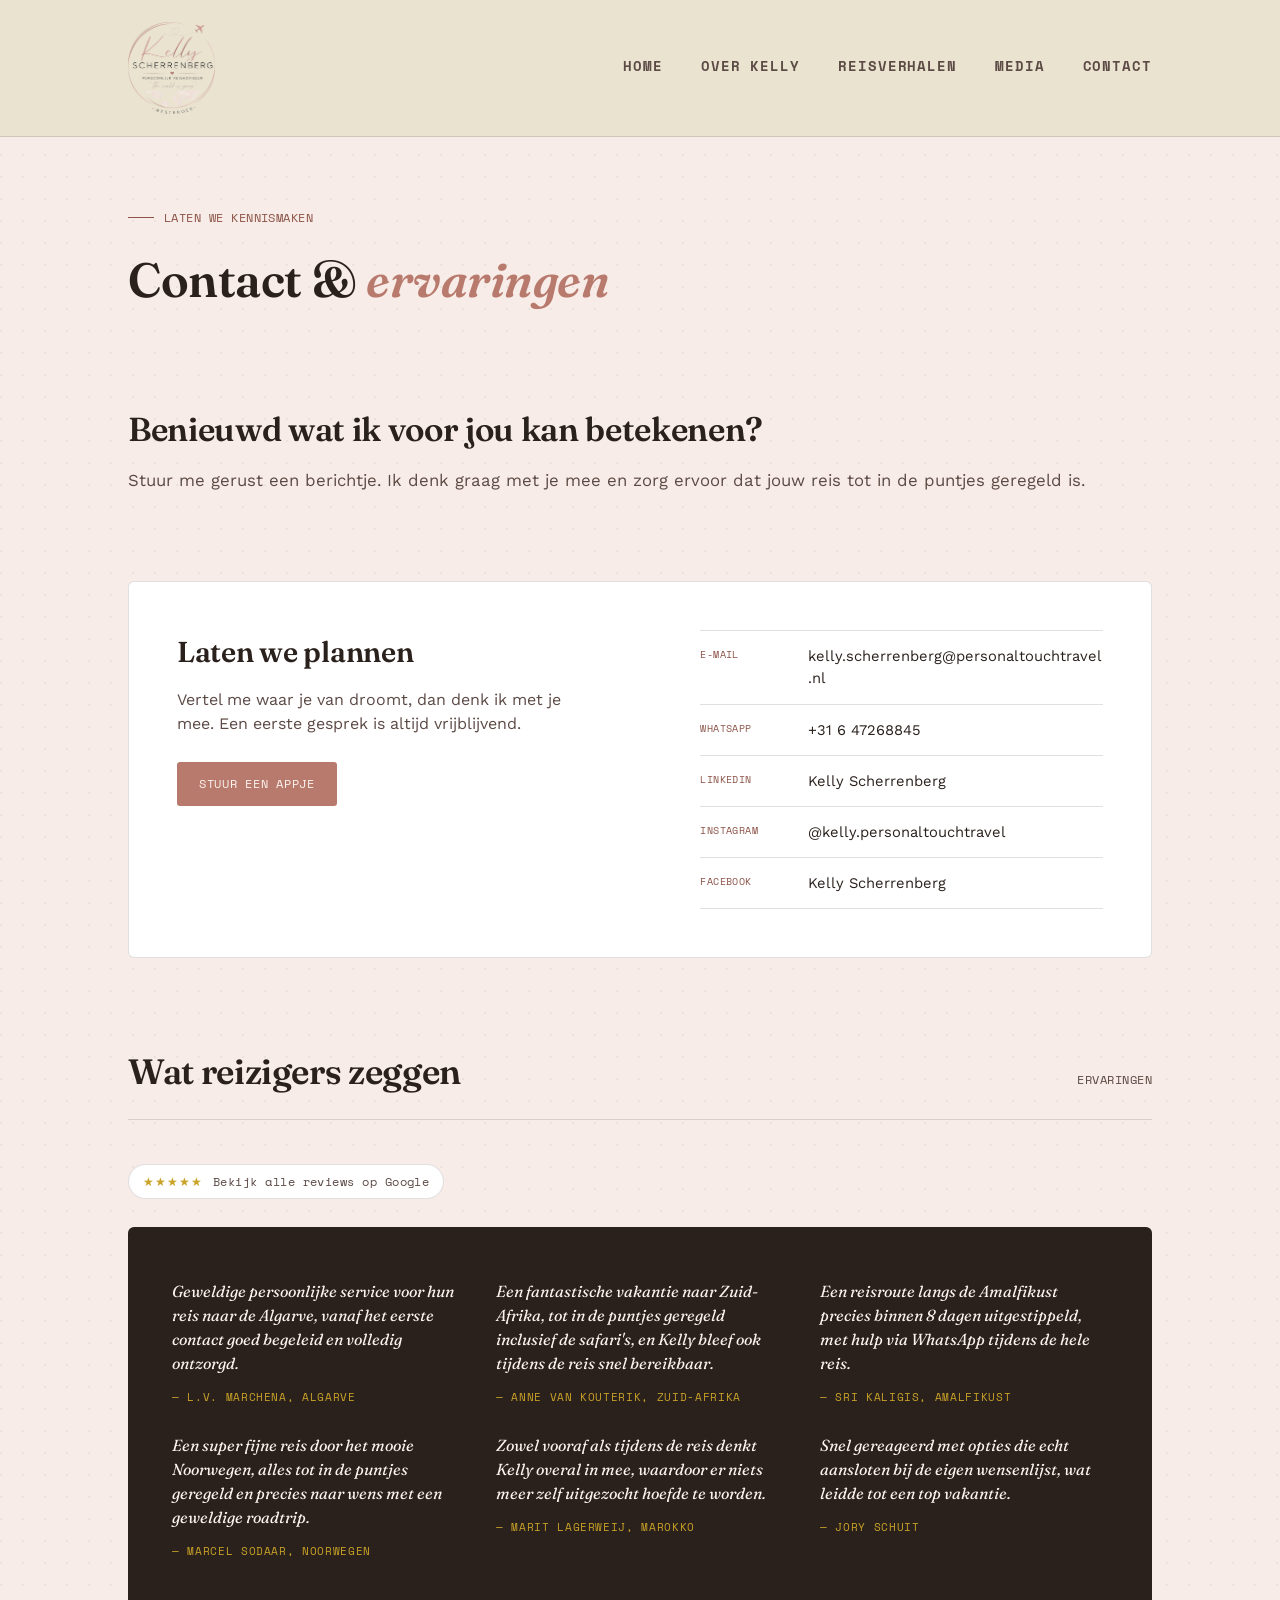
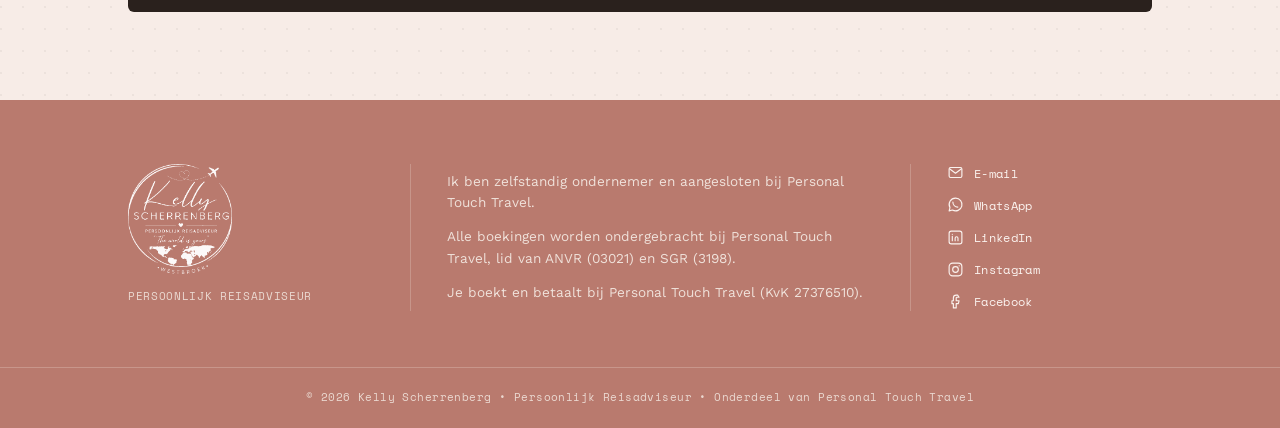
==== contact.html @ e28f9c1f "Redesign header: bigger logo, bolder/larger nav links, taller premium nav bar, responsive scaling" ====
<!DOCTYPE html>
<html lang="nl">
<head>
<meta charset="UTF-8">
<meta name="viewport" content="width=device-width, initial-scale=1.0">
<title>Contact — Kelly Scherrenberg</title>
<link rel="preconnect" href="https://fonts.googleapis.com">
<link href="https://fonts.googleapis.com/css2?family=Fraunces:opsz,wght@9..144,400;9..144,500;9..144,600;9..144,700&family=Work+Sans:wght@400;500;600&family=Space+Mono:wght@400;700&display=swap" rel="stylesheet">
<style>
:root{
    --paper:#F7ECE7;
    --paper-light:#FBF3EF;
    --card:#FFFFFF;
    --ink:#2A211D;
    --ink-soft:#5C4A45;
    --teal:#B97A6E;
    --teal-deep:#8C5348;
    --gold:#C9A227;
    --coral:#D9A9A0;
    --line: rgba(42,33,29,0.14);
  }

  *{box-sizing:border-box; margin:0; padding:0;}

  html{scroll-behavior:smooth;}

  body{
    background:var(--paper);
    background-image:
      radial-gradient(circle at 1px 1px, rgba(42,33,29,0.05) 1px, transparent 0);
    background-size: 22px 22px;
    color:var(--ink);
    font-family:'Work Sans', sans-serif;
    line-height:1.5;
    -webkit-font-smoothing:antialiased;
  }

  h1,h2,h3{
    font-family:'Fraunces', serif;
    font-weight:600;
    letter-spacing:-0.01em;
    color:var(--ink);
  }

  .mono{
    font-family:'Space Mono', monospace;
    letter-spacing:0.04em;
    text-transform:uppercase;
  }

  a{color:inherit; text-decoration:none;}

  .wrap{
    max-width:1080px;
    margin:0 auto;
    padding:0 28px;
  }

  /* ---------- NAV ---------- */
  nav{
    position:sticky;
    top:0;
    z-index:50;
    background:rgba(233,226,206,0.92);
    backdrop-filter:blur(6px);
    border-bottom:1px solid var(--line);
  }
  nav .wrap{
    display:flex;
    align-items:center;
    justify-content:space-between;
    padding-top:22px;
    padding-bottom:22px;
  }
  .brand{
    font-family:'Fraunces', serif;
    font-weight:600;
    font-size:1.15rem;
  }
  .brand span{color:var(--teal);}
  .brand-logo{
    height:92px;
    width:auto;
    display:block;
  }
  .nav-links{
    display:flex;
    align-items:center;
    gap:38px;
    font-size:0.85rem;
  }
  .nav-links a{
    font-family:'Space Mono', monospace;
    text-transform:uppercase;
    letter-spacing:0.065em;
    font-size:0.88rem;
    font-weight:700;
    color:var(--ink-soft);
    position:relative;
    padding-bottom:4px;
    transition:color 0.2s ease;
  }
  .nav-links a:hover{color:var(--teal);}
  .nav-links a::after{
    content:'';
    position:absolute;
    left:0; bottom:0;
    width:0%;
    height:1px;
    background:var(--teal);
    transition:width 0.25s ease;
  }
  .nav-links a:hover::after{width:100%;}
  @media (max-width:900px){
    .brand-logo{height:76px;}
  }
  @media (max-width:640px){
    .nav-links{display:none;}
    nav .wrap{padding-top:16px; padding-bottom:16px;}
    .brand-logo{height:60px;}
  }

  /* ---------- HERO / BOARDING PASS ---------- */
  header.hero{
    padding:72px 0 40px;
  }
  .eyebrow{
    font-size:0.72rem;
    color:var(--teal-deep);
    margin-bottom:18px;
    display:flex;
    align-items:center;
    gap:10px;
  }
  .eyebrow::before{
    content:'';
    width:26px;
    height:1px;
    background:var(--teal-deep);
    display:inline-block;
  }

  .boarding-pass{
    background:var(--card);
    border-radius:6px;
    box-shadow: 0 1px 0 rgba(29,43,40,0.05), 0 18px 40px -20px rgba(29,43,40,0.35);
    display:grid;
    grid-template-columns: 1fr 220px;
    overflow:hidden;
    position:relative;
    border:1px solid var(--line);
  }
  .bp-main{
    padding:44px 40px;
    position:relative;
  }
  .bp-main h1{
    font-size:clamp(2.1rem, 4.6vw, 3.4rem);
    line-height:1.05;
    margin-bottom:18px;
  }
  .bp-main h1 em{
    font-style:italic;
    color:var(--teal);
  }
  .bp-main p.lede{
    max-width:460px;
    color:var(--ink-soft);
    font-size:1.02rem;
    margin-bottom:30px;
  }
  .route-row{
    display:flex;
    align-items:center;
    gap:18px;
    margin-bottom:34px;
  }
  .route-city{
    font-family:'Space Mono', monospace;
    font-weight:700;
    font-size:1.3rem;
  }
  .route-line{
    flex:1;
    position:relative;
    height:1px;
    background:repeating-linear-gradient(to right, var(--ink-soft) 0 6px, transparent 6px 12px);
  }
  .route-line::after{
    content:'✈';
    position:absolute;
    top:-9px; left:50%;
    transform:translateX(-50%);
    font-size:0.85rem;
    color:var(--teal);
    background:var(--card);
    padding:0 6px;
  }
  .cta-row{display:flex; gap:14px; flex-wrap:wrap;}
  .btn{
    font-family:'Space Mono', monospace;
    font-size:0.75rem;
    text-transform:uppercase;
    letter-spacing:0.06em;
    padding:13px 22px;
    border-radius:3px;
    display:inline-block;
    transition:transform 0.2s ease, box-shadow 0.2s ease;
  }
  .btn-primary{
    background:var(--teal);
    color:var(--paper-light);
  }
  .btn-primary:hover{
    transform:translateY(-2px);
    box-shadow:0 10px 20px -10px var(--teal-deep);
  }
  .btn-ghost{
    border:1px solid var(--ink);
    color:var(--ink);
  }
  .btn-ghost:hover{background:var(--ink); color:var(--paper-light);}

  .bp-stub{
    background:var(--teal);
    color:var(--paper-light);
    padding:32px 24px;
    position:relative;
    display:flex;
    flex-direction:column;
    justify-content:space-between;
  }
  .bp-stub::before{
    content:'';
    position:absolute;
    left:-8px; top:0; bottom:0;
    width:16px;
    background-image: radial-gradient(circle, var(--paper) 5px, transparent 5.5px);
    background-size: 16px 22px;
    background-repeat: repeat-y;
    background-position: center;
  }
  .stub-label{
    font-family:'Space Mono', monospace;
    font-size:0.65rem;
    text-transform:uppercase;
    letter-spacing:0.08em;
    opacity:0.75;
    margin-bottom:4px;
  }
  .stub-value{
    font-family:'Fraunces', serif;
    font-size:1.1rem;
    margin-bottom:18px;
  }
  .stamp-badge{
    align-self:flex-end;
    width:64px;
    height:64px;
    border:2px solid rgba(251,248,241,0.6);
    border-radius:50%;
    display:flex;
    align-items:center;
    justify-content:center;
    text-align:center;
    font-family:'Space Mono', monospace;
    font-size:0.55rem;
    text-transform:uppercase;
    letter-spacing:0.04em;
    transform:rotate(-14deg);
    line-height:1.2;
  }

  @media (max-width:760px){
    .boarding-pass{grid-template-columns:1fr;}
    .bp-stub{
      flex-direction:row;
      align-items:center;
      gap:20px;
    }
    .bp-stub::before{
      left:0; right:0; top:-8px; bottom:auto; height:16px; width:auto;
      background-size:22px 16px;
      background-position:center;
    }
    .stamp-badge{align-self:center; flex-shrink:0;}
  }

  /* ---------- SECTION SHARED ---------- */
  section{padding:88px 0;}
  .section-head{
    display:flex;
    align-items:baseline;
    justify-content:space-between;
    margin-bottom:44px;
    flex-wrap:wrap;
    gap:12px;
    border-bottom:1px solid var(--line);
    padding-bottom:20px;
  }
  .section-head h2{font-size:clamp(1.6rem, 3vw, 2.2rem);}
  .section-num{
    font-family:'Space Mono', monospace;
    font-size:0.75rem;
    color:var(--ink-soft);
  }

  /* ---------- ABOUT ---------- */
  .about-grid{
    display:grid;
    grid-template-columns: 260px 1fr;
    gap:48px;
    align-items:start;
  }
  .about-photo{
    aspect-ratio: 3/4;
    background-image: linear-gradient(0deg, rgba(42,33,29,0.55) 0%, rgba(42,33,29,0) 45%), url('[data-uri]');
    background-size:cover;
    background-position:center;
    border-radius:4px;
    position:relative;
    overflow:hidden;
    display:flex;
    align-items:flex-end;
    padding:18px;
  }
  .about-photo::after{
    content:'WESTBROEK, NL';
    font-family:'Space Mono', monospace;
    font-size:0.65rem;
    color:rgba(251,248,241,0.9);
    letter-spacing:0.08em;
  }
  .about-copy p{margin-bottom:18px; color:var(--ink-soft);}
  .about-copy p:first-of-type{
    font-family:'Fraunces', serif;
    font-size:1.25rem;
    color:var(--ink);
    line-height:1.4;
  }
  .facts{
    display:grid;
    grid-template-columns:repeat(3,1fr);
    gap:18px;
    margin-top:28px;
  }
  .fact{
    border:1px solid var(--line);
    border-radius:4px;
    padding:16px;
    background:var(--card);
  }
  .fact .mono{font-size:0.62rem; color:var(--teal-deep); margin-bottom:6px; display:block;}
  .fact strong{font-family:'Fraunces', serif; font-size:1rem;}

  @media (max-width:700px){
    .about-grid{grid-template-columns:1fr;}
    .about-photo{aspect-ratio:16/9;}
    .facts{grid-template-columns:1fr 1fr;}
  }

  /* ---------- POSTCARDS / STORIES ---------- */
  .postcard-grid{
    display:grid;
    grid-template-columns:repeat(3, 1fr);
    gap:28px;
  }
  .postcard{
    background:var(--card);
    border:1px solid var(--line);
    border-radius:4px;
    overflow:hidden;
    position:relative;
    transition:transform 0.3s ease, box-shadow 0.3s ease;
  }
  .postcard:hover{
    transform:translateY(-6px) rotate(-0.6deg);
    box-shadow:0 22px 40px -22px rgba(29,43,40,0.4);
  }
  .postcard-photo{
    aspect-ratio:4/3;
    background:linear-gradient(135deg, var(--gold) 0%, var(--teal) 100%);
    position:relative;
  }
  .postcard-stamp{
    position:absolute;
    top:14px; right:14px;
    width:46px; height:46px;
    border:1.5px dashed rgba(251,248,241,0.85);
    border-radius:50%;
    display:flex;
    align-items:center;
    justify-content:center;
    font-family:'Space Mono', monospace;
    font-size:0.55rem;
    color:rgba(251,248,241,0.9);
    transform:rotate(8deg);
    text-align:center;
  }
  .postcard-body{padding:22px;}
  .postcard-body .mono{font-size:0.62rem; color:var(--teal-deep); margin-bottom:10px; display:block;}
  .postcard-body h3{font-size:1.15rem; margin-bottom:10px;}
  .postcard-body p{color:var(--ink-soft); font-size:0.92rem;}

  @media (max-width:860px){
    .postcard-grid{grid-template-columns:1fr 1fr;}
  }
  @media (max-width:600px){
    .postcard-grid{grid-template-columns:1fr;}
  }

  /* ---------- QUOTES ---------- */
  .quote-strip{
    background:var(--ink);
    color:var(--paper-light);
    border-radius:6px;
    padding:52px 44px;
    display:grid;
    grid-template-columns:repeat(3, 1fr);
    gap:28px 36px;
  }
  .quote-strip blockquote{
    font-family:'Fraunces', serif;
    font-size:1rem;
    line-height:1.5;
    font-style:italic;
  }
  .quote-strip cite{
    display:block;
    margin-top:14px;
    font-family:'Space Mono', monospace;
    font-style:normal;
    font-size:0.68rem;
    letter-spacing:0.06em;
    text-transform:uppercase;
    color:var(--gold);
  }
  .google-badge{
    display:inline-flex;
    align-items:center;
    gap:10px;
    font-family:'Space Mono', monospace;
    font-size:0.72rem;
    letter-spacing:0.04em;
    color:var(--ink-soft);
    border:1px solid var(--line);
    background:var(--card);
    padding:8px 14px;
    border-radius:30px;
  }
  .google-badge .stars{color:var(--gold); letter-spacing:1px;}
  .google-badge:hover{color:var(--teal-deep); border-color:var(--teal);}
  @media (max-width:860px){
    .quote-strip{grid-template-columns:1fr 1fr;}
  }
  @media (max-width:700px){
    .quote-strip{grid-template-columns:1fr; padding:36px 26px;}
  }

  /* ---------- CONTACT ---------- */
  .contact-panel{
    background:var(--card);
    border:1px solid var(--line);
    border-radius:6px;
    padding:48px;
    display:grid;
    grid-template-columns:1.2fr 1fr;
    gap:40px;
  }
  .contact-panel h2{font-size:1.8rem; margin-bottom:14px;}
  .contact-panel p{color:var(--ink-soft); margin-bottom:26px; max-width:420px;}
  .contact-list{list-style:none;}
  .contact-list li{
    padding:14px 0;
    border-top:1px solid var(--line);
    display:grid;
    grid-template-columns:100px 1fr;
    align-items:start;
    gap:8px;
    font-size:0.92rem;
  }
  .contact-list li:last-child{border-bottom:1px solid var(--line);}
  .contact-list .mono{font-size:0.65rem; color:var(--teal-deep); padding-top:2px;}
  .contact-list a{word-break:break-word;}
  .contact-list a:hover{color:var(--teal);}

  @media (max-width:700px){
    .contact-panel{grid-template-columns:1fr; padding:32px 26px;}
  }

  /* ---------- FOOTER ---------- */
  .site-footer{
    background:var(--teal);
    color:var(--paper-light);
    padding:64px 0 0;
  }
  .footer-grid{
    display:grid;
    grid-template-columns:1fr 1.9fr 1fr;
    gap:40px;
    padding-bottom:56px;
  }
  .footer-col{
    padding-left:36px;
    border-left:1px solid rgba(251,248,241,0.22);
  }
  .footer-col:first-child{
    padding-left:0;
    border-left:none;
  }
  .footer-brand{
    display:flex;
    flex-direction:column;
    align-items:flex-start;
    gap:14px;
  }
  .footer-logo{
    height:110px;
    width:auto;
    filter:brightness(0) invert(1);
    opacity:0.96;
  }
  .footer-tagline{
    font-family:'Space Mono', monospace;
    font-size:0.7rem;
    text-transform:uppercase;
    letter-spacing:0.06em;
    color:rgba(251,248,241,0.75);
  }
  .footer-legal{
    display:flex;
    flex-direction:column;
    justify-content:center;
  }
  .footer-legal p{
    font-size:0.85rem;
    line-height:1.6;
    color:rgba(251,248,241,0.82);
    margin-bottom:12px;
  }
  .footer-legal p:last-child{margin-bottom:0;}
  .footer-contact{
    display:flex;
    flex-direction:column;
    gap:14px;
  }
  .footer-contact-link{
    display:flex;
    align-items:center;
    gap:10px;
    font-family:'Space Mono', monospace;
    font-size:0.76rem;
    letter-spacing:0.03em;
    color:var(--paper-light);
    cursor:pointer;
    transition:color 0.2s ease, transform 0.2s ease;
    width:fit-content;
  }
  .footer-contact-link svg{
    width:17px;
    height:17px;
    flex-shrink:0;
    transition:transform 0.2s ease;
  }
  .footer-contact-link:hover{
    color:var(--gold);
    transform:translateX(3px);
  }
  .footer-contact-link:hover svg{transform:scale(1.12);}
  .footer-bottom{
    border-top:1px solid rgba(251,248,241,0.22);
    padding:22px 0;
    text-align:center;
  }
  .footer-bottom p{
    font-family:'Space Mono', monospace;
    font-size:0.66rem;
    letter-spacing:0.04em;
    color:rgba(251,248,241,0.75);
  }
  @media (max-width:900px){
    .footer-grid{grid-template-columns:1fr 1fr; row-gap:44px;}
    .footer-col:nth-child(3){border-left:none; padding-left:0;}
  }
  @media (max-width:600px){
    .footer-grid{grid-template-columns:1fr; row-gap:36px; padding-bottom:40px;}
    .footer-col{border-left:none; padding-left:0; border-top:1px solid rgba(251,248,241,0.22); padding-top:32px;}
    .footer-col:first-child{border-top:none; padding-top:0;}
  }

  /* ---------- REVEAL ---------- */
  .reveal{
    opacity:0;
    transform:translateY(18px);
    transition:opacity 0.7s ease, transform 0.7s ease;
  }
  .reveal.in{opacity:1; transform:translateY(0);}

  @media (prefers-reduced-motion: reduce){
    .reveal{opacity:1; transform:none; transition:none;}
    .postcard:hover{transform:none;}
  }

  a:focus-visible, .btn:focus-visible{
    outline:2px solid var(--teal-deep);
    outline-offset:3px;
  }
</style>
</head>
<body>

<nav>
  <div class="wrap">
    <a href="index.html"><img class="brand-logo" src="images/logo.png" alt="Kelly Scherrenberg — Persoonlijk Reisadviseur"></a>
    <div class="nav-links">
      <a href="index.html">Home</a>
      <a href="over-kelly.html">Over Kelly</a>
      <a href="reisverhalen.html">Reisverhalen</a>
      <a href="media.html">Media</a>
      <a href="contact.html">Contact</a>
    </div>
  </div>
</nav>

<header class="hero" style="padding-bottom:0;">
  <div class="wrap">
    <div class="eyebrow mono">Laten we kennismaken</div>
    <h1 style="font-size:clamp(2rem, 4vw, 3rem); max-width:600px;">Contact & <em style="font-style:italic; color:var(--teal);">ervaringen</em></h1>
  </div>
</header>

<section>
  <div class="wrap reveal">
    <h2 style="font-size:clamp(1.5rem, 2.6vw, 2.2rem);">Benieuwd wat ik voor jou kan betekenen?</h2>
    <p style="color:var(--ink-soft); margin-top:14px; font-size:1.05rem;">Stuur me gerust een berichtje. Ik denk graag met je mee en zorg ervoor dat jouw reis tot in de puntjes geregeld is.</p>
  </div>
</section>

<section id="contact" style="padding-top:0;">
  <div class="wrap">
    <div class="contact-panel reveal">
      <div>
        <h2>Laten we plannen</h2>
        <p>Vertel me waar je van droomt, dan denk ik met je mee. Een eerste gesprek is altijd vrijblijvend.</p>
        <a href="https://wa.me/31647268845" target="_blank" rel="noopener" class="btn btn-primary">Stuur een appje</a>
      </div>
      <ul class="contact-list">
        <li><span class="mono">E-mail</span><a href="mailto:kelly.scherrenberg@personaltouchtravel.nl">kelly.scherrenberg@personaltouchtravel.nl</a></li>
        <li><span class="mono">WhatsApp</span><a href="https://wa.me/31647268845" target="_blank" rel="noopener">+31 6 47268845</a></li>
        <li><span class="mono">LinkedIn</span><a href="https://www.linkedin.com/in/kelly-scherrenberg/" target="_blank" rel="noopener">Kelly Scherrenberg</a></li>
        <li><span class="mono">Instagram</span><a href="https://www.instagram.com/kelly.personaltouchtravel" target="_blank" rel="noopener">@kelly.personaltouchtravel</a></li>
        <li><span class="mono">Facebook</span><a href="https://www.facebook.com/kellyscherrenbergpersonaltouchtravel" target="_blank" rel="noopener">Kelly Scherrenberg</a></li>
      </ul>
    </div>
  </div>
</section>

<section style="padding-top:0;">
  <div class="wrap">
    <div class="section-head">
      <h2>Wat reizigers zeggen</h2>
      <span class="section-num mono">Ervaringen</span>
    </div>
    <a href="https://www.google.com/search?q=Kelly+Scherrenberg+Personal+Touch+Travel+Reviews" target="_blank" rel="noopener" class="google-badge" style="margin-bottom:28px;">
      <span class="stars">★★★★★</span> Bekijk alle reviews op Google
    </a>
    <div class="quote-strip reveal" id="quote-strip"></div>
  </div>
</section>

<footer class="site-footer">
  <div class="wrap footer-grid">
    <div class="footer-col footer-brand">
      <img class="footer-logo" src="images/logo.png" alt="Kelly Scherrenberg">
      <p class="footer-tagline">Persoonlijk Reisadviseur</p>
    </div>
    <div class="footer-col footer-legal">
      <p>Ik ben zelfstandig ondernemer en aangesloten bij Personal Touch Travel.</p>
      <p>Alle boekingen worden ondergebracht bij Personal Touch Travel, lid van ANVR (03021) en SGR (3198).</p>
      <p>Je boekt en betaalt bij Personal Touch Travel (KvK 27376510).</p>
    </div>
    <div class="footer-col footer-contact">
      <a class="footer-contact-link" href="mailto:kelly.scherrenberg@personaltouchtravel.nl">
        <svg viewBox="0 0 24 24" fill="none" stroke="currentColor" stroke-width="1.6" stroke-linecap="round" stroke-linejoin="round"><rect x="3" y="5" width="18" height="14" rx="2"/><path d="M4 7l8 6 8-6"/></svg>
        E-mail
      </a>
      <a class="footer-contact-link" href="https://wa.me/31647268845" target="_blank" rel="noopener">
        <svg viewBox="0 0 24 24" fill="none" stroke="currentColor" stroke-width="1.6" stroke-linecap="round" stroke-linejoin="round"><path d="M12 3a9 9 0 0 0-7.8 13.4L3 21l4.7-1.2A9 9 0 1 0 12 3z"/><path d="M8.3 8.6c0 4.2 3 7.1 7 7.1"/></svg>
        WhatsApp
      </a>
      <a class="footer-contact-link" href="https://www.linkedin.com/in/kelly-scherrenberg/" target="_blank" rel="noopener">
        <svg viewBox="0 0 24 24" fill="none" stroke="currentColor" stroke-width="1.6" stroke-linecap="round" stroke-linejoin="round"><rect x="3" y="3" width="18" height="18" rx="3"/><path d="M7.5 10.5v6M7.5 7.5v.01"/><path d="M11.5 16.5v-3.5a2 2 0 0 1 4 0v3.5M11.5 13v3.5"/></svg>
        LinkedIn
      </a>
      <a class="footer-contact-link" href="https://www.instagram.com/kelly.personaltouchtravel" target="_blank" rel="noopener">
        <svg viewBox="0 0 24 24" fill="none" stroke="currentColor" stroke-width="1.6" stroke-linecap="round" stroke-linejoin="round"><rect x="3" y="3" width="18" height="18" rx="5"/><circle cx="12" cy="12" r="4"/><circle cx="17.2" cy="6.8" r="0.9" fill="currentColor" stroke="none"/></svg>
        Instagram
      </a>
      <a class="footer-contact-link" href="https://www.facebook.com/kellyscherrenbergpersonaltouchtravel" target="_blank" rel="noopener">
        <svg viewBox="0 0 24 24" fill="none" stroke="currentColor" stroke-width="1.6" stroke-linecap="round" stroke-linejoin="round"><path d="M15 3h-2a4 4 0 0 0-4 4v4H7v4h2v6h4v-6h3l1-4h-4V7a1 1 0 0 1 1-1h3z"/></svg>
        Facebook
      </a>
    </div>
  </div>
  <div class="footer-bottom">
    <p>&copy; 2026 Kelly Scherrenberg &bull; Persoonlijk Reisadviseur &bull; Onderdeel van Personal Touch Travel</p>
  </div>
</footer>

<script src="reviews-data.js"></script>
<script>
  document.getElementById('quote-strip').innerHTML = REVIEWS.map(r => `
    <blockquote>${r.quote}<cite>— ${r.name}</cite></blockquote>
  `).join('');

  const els = document.querySelectorAll('.reveal');
  const obs = new IntersectionObserver((entries)=>{
    entries.forEach(e=>{
      if(e.isIntersecting){ e.target.classList.add('in'); obs.unobserve(e.target); }
    });
  }, {threshold:0.15});
  els.forEach(el=>obs.observe(el));
</script>

</body>
</html>
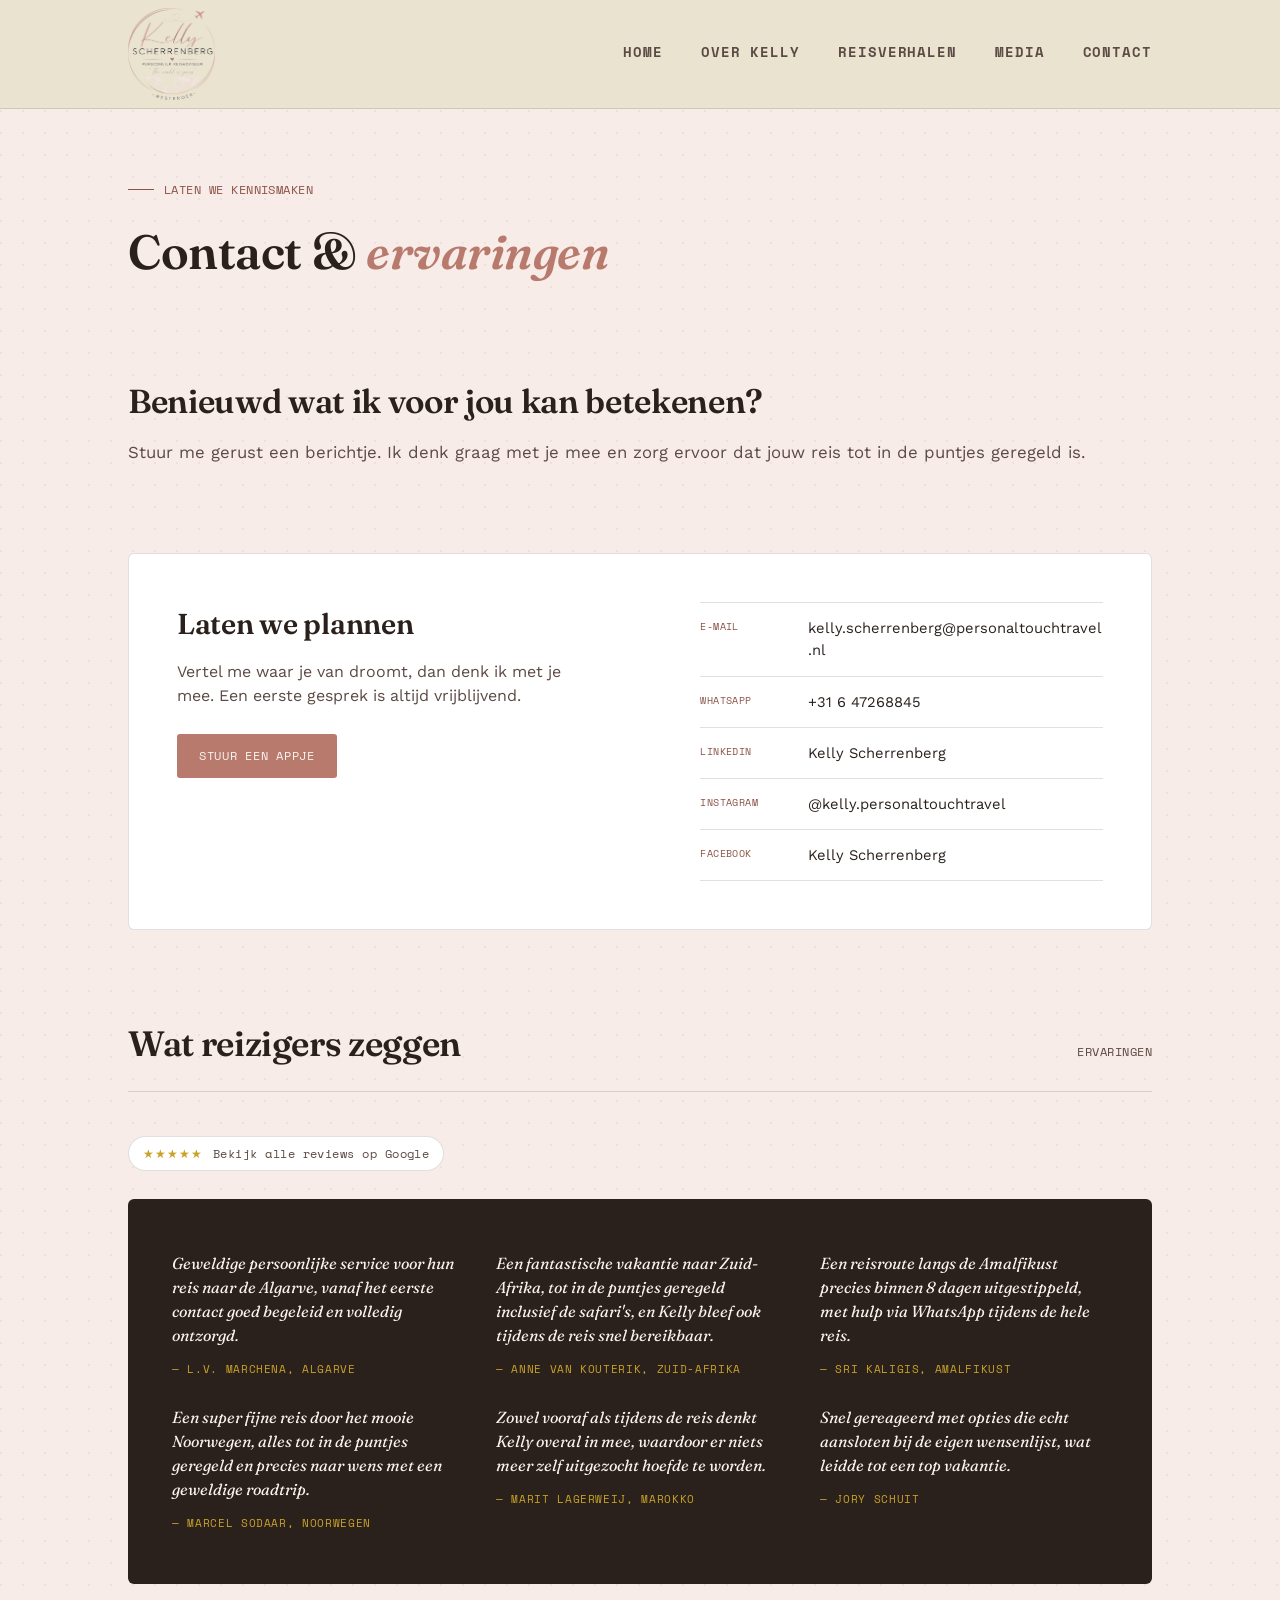
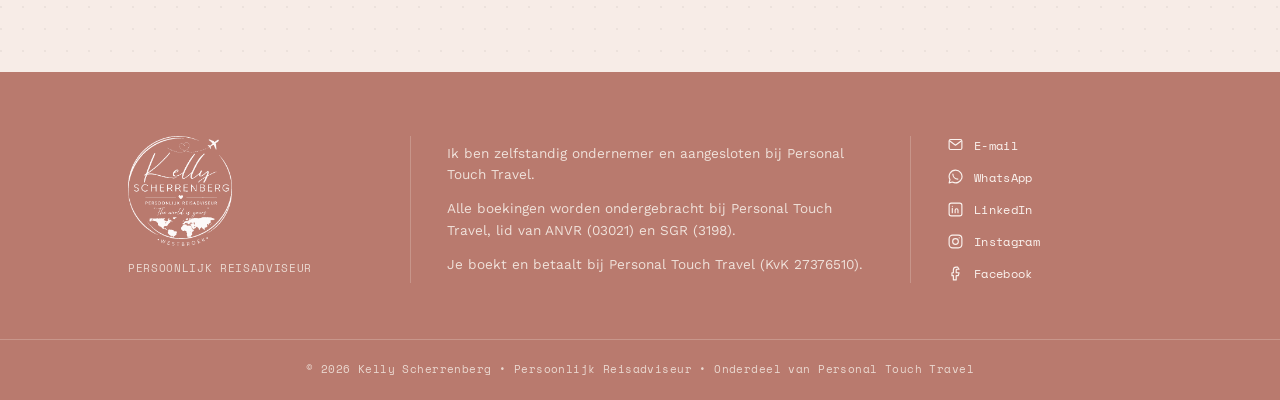
==== commit 08e8cad8: "Reduce header padding for a more compact nav bar, logo and nav sizes unchanged" ====
--- a/contact.html
+++ b/contact.html
@@ -69,8 +69,8 @@
     display:flex;
     align-items:center;
     justify-content:space-between;
-    padding-top:22px;
-    padding-bottom:22px;
+    padding-top:8px;
+    padding-bottom:8px;
   }
   .brand{
     font-family:'Fraunces', serif;
@@ -116,7 +116,7 @@
   }
   @media (max-width:640px){
     .nav-links{display:none;}
-    nav .wrap{padding-top:16px; padding-bottom:16px;}
+    nav .wrap{padding-top:6px; padding-bottom:6px;}
     .brand-logo{height:60px;}
   }
 
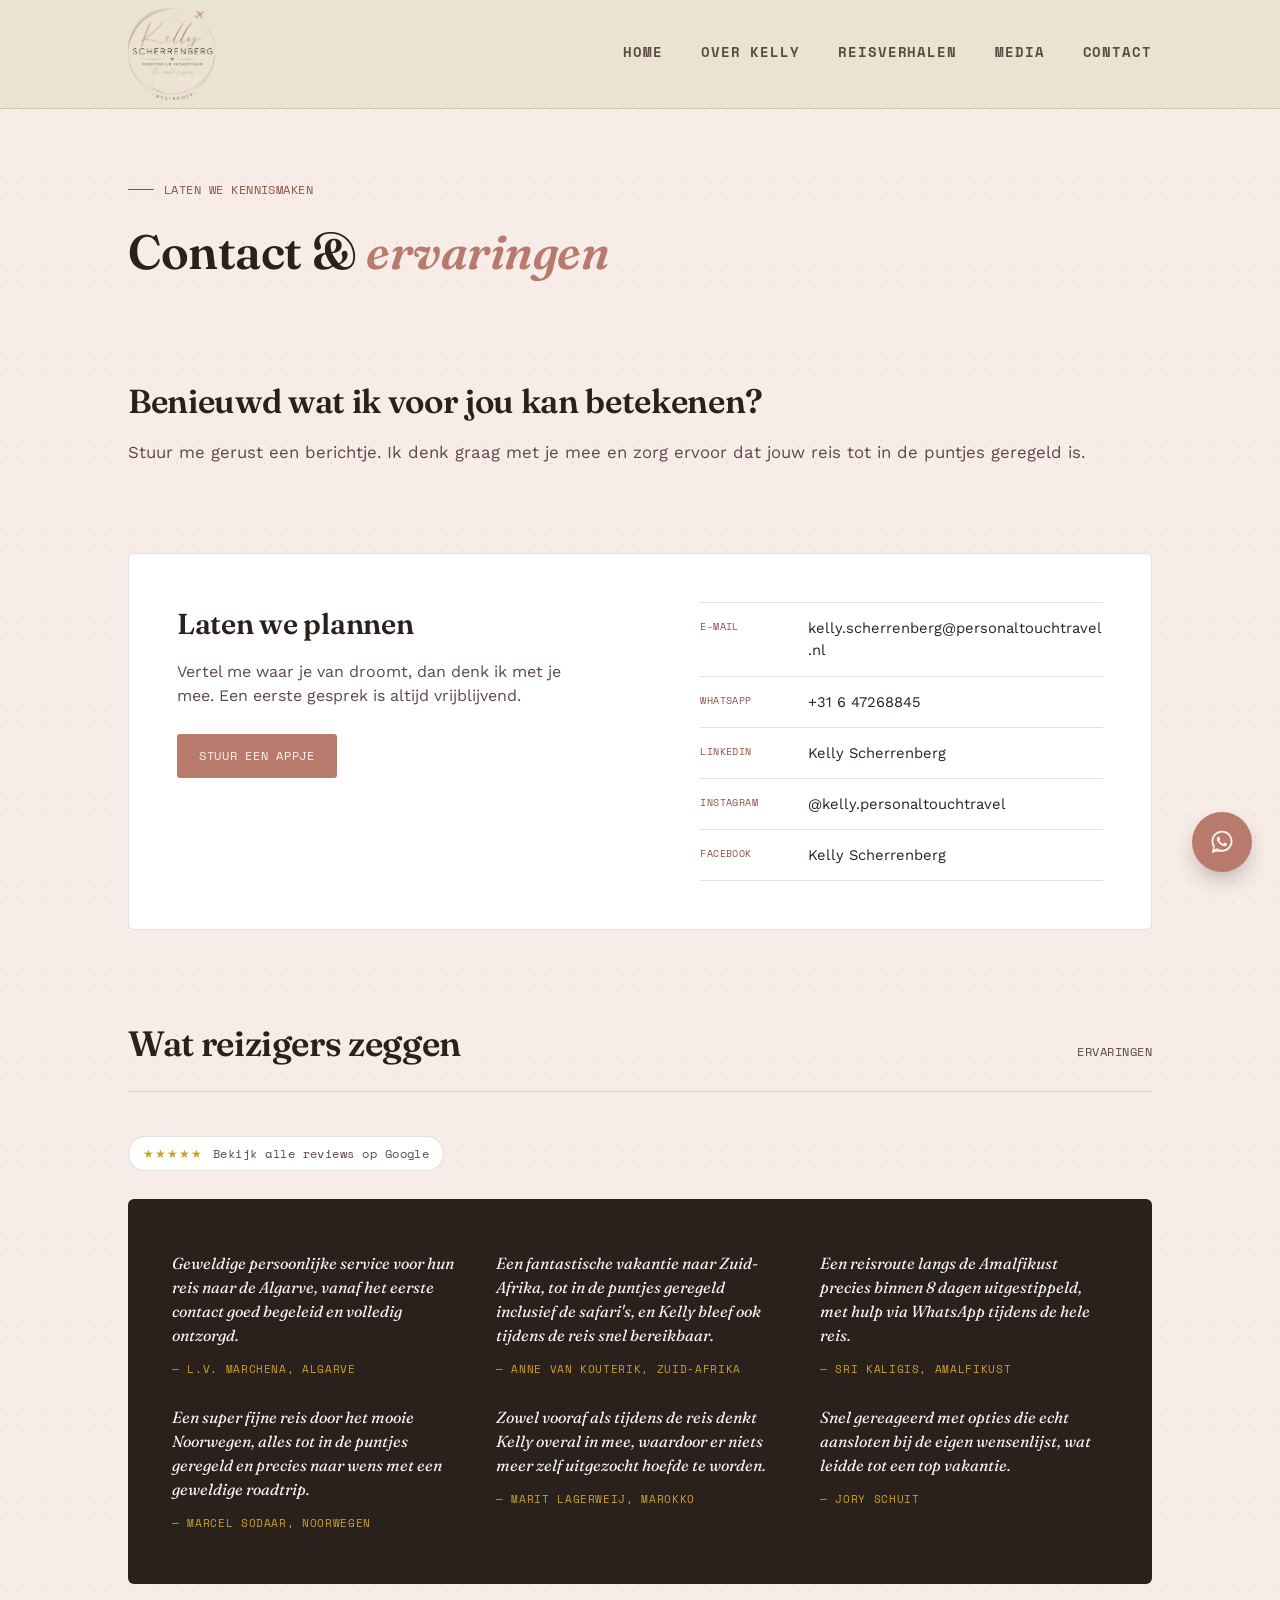
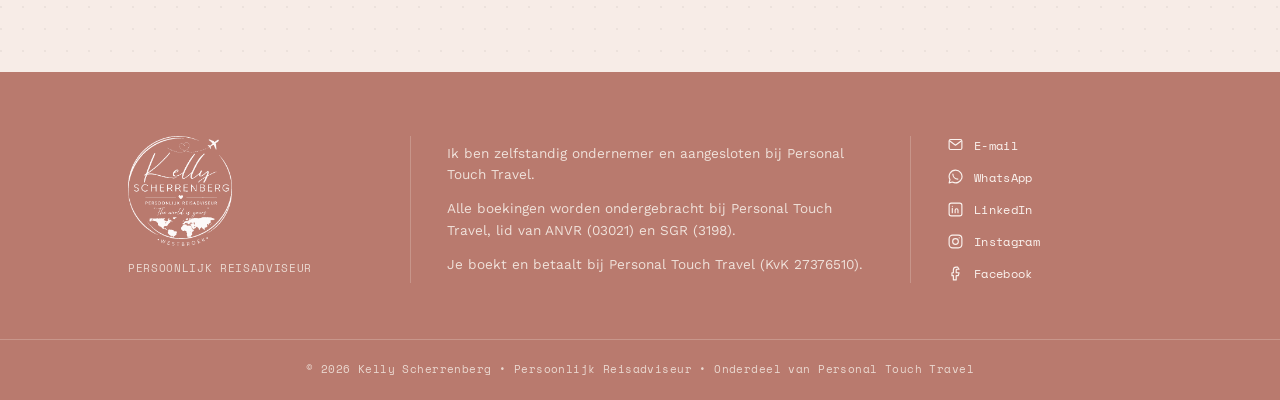
==== commit 14a592fe: "Add floating WhatsApp button with tooltip, site-wide" ====
--- a/contact.html
+++ b/contact.html
@@ -604,6 +604,83 @@
   a:focus-visible, .btn:focus-visible{
     outline:2px solid var(--teal-deep);
     outline-offset:3px;
+  }
+</style>
+<style>
+  /* ---------- WHATSAPP FLOAT ---------- */
+  .wa-float{
+    position:fixed;
+    right:28px;
+    bottom:28px;
+    z-index:180;
+  }
+  .wa-button{
+    width:60px;
+    height:60px;
+    border-radius:50%;
+    background:var(--teal);
+    color:var(--paper-light);
+    display:flex;
+    align-items:center;
+    justify-content:center;
+    box-shadow:0 10px 24px -8px rgba(42,33,29,0.45);
+    transition:transform 0.2s ease, background-color 0.2s ease, box-shadow 0.2s ease;
+    cursor:pointer;
+  }
+  .wa-icon{width:28px; height:28px; display:block;}
+  .wa-button:hover{
+    transform:scale(1.05);
+    background:var(--teal-deep);
+    box-shadow:0 14px 30px -8px rgba(42,33,29,0.55);
+  }
+  .wa-button:focus-visible{
+    outline:2px solid var(--teal-deep);
+    outline-offset:3px;
+  }
+  .wa-tooltip{
+    position:absolute;
+    right:72px;
+    bottom:12px;
+    background:var(--card);
+    color:var(--ink);
+    padding:12px 18px;
+    border-radius:10px;
+    box-shadow:0 12px 28px -10px rgba(42,33,29,0.35);
+    font-family:'Work Sans', sans-serif;
+    font-size:0.85rem;
+    line-height:1.45;
+    white-space:nowrap;
+    opacity:0;
+    transform:translateX(8px);
+    pointer-events:none;
+    transition:opacity 0.35s ease, transform 0.35s ease;
+  }
+  .wa-tooltip strong{display:block; font-weight:600;}
+  .wa-tooltip::after{
+    content:'';
+    position:absolute;
+    right:-6px;
+    bottom:18px;
+    width:12px;
+    height:12px;
+    background:var(--card);
+    transform:rotate(45deg);
+  }
+  .wa-tooltip.show{
+    opacity:1;
+    transform:translateX(0);
+    pointer-events:auto;
+  }
+  @media (hover:hover) and (min-width:641px){
+    .wa-float:hover .wa-tooltip{
+      opacity:1;
+      transform:translateX(0);
+      pointer-events:auto;
+    }
+  }
+  @media (max-width:640px){
+    .wa-float{right:20px; bottom:20px;}
+    .wa-tooltip{display:none !important;}
   }
 </style>
 </head>
@@ -722,5 +799,29 @@
   els.forEach(el=>obs.observe(el));
 </script>
 
+<div class="wa-float" id="waFloat">
+  <div class="wa-tooltip" id="waTooltip">
+    <strong>&#128075; Heb je reisplannen?</strong>
+    App me gerust!
+  </div>
+  <a class="wa-button" href="https://wa.me/31647268845" target="_blank" rel="noopener" aria-label="Stuur een WhatsApp bericht naar Kelly">
+    <svg class="wa-icon" viewBox="0 0 32 32" fill="currentColor" aria-hidden="true">
+      <path d="M16.001 3C9.373 3 4 8.373 4 15c0 2.396.702 4.63 1.912 6.507L4.4 27.6a.6.6 0 0 0 .73.73l6.093-1.512A11.94 11.94 0 0 0 16.001 27C22.627 27 28 21.627 28 15S22.627 3 16.001 3zm0 21.818a9.78 9.78 0 0 1-4.98-1.36l-.357-.212-3.62.898.912-3.526-.233-.373A9.76 9.76 0 0 1 6.182 15c0-5.415 4.404-9.818 9.819-9.818 5.414 0 9.818 4.403 9.818 9.818 0 5.414-4.404 9.818-9.818 9.818z"/>
+      <path d="M21.155 17.626c-.286-.143-1.693-.836-1.955-.932-.262-.096-.453-.143-.644.143-.19.286-.738.932-.905 1.123-.167.19-.334.215-.62.072-.286-.143-1.207-.445-2.3-1.42-.85-.758-1.424-1.694-1.591-1.98-.167-.286-.018-.44.126-.583.129-.128.286-.334.43-.5.143-.167.19-.286.286-.477.096-.19.048-.358-.024-.5-.072-.143-.644-1.554-.883-2.128-.233-.56-.47-.484-.644-.492l-.548-.01c-.19 0-.5.072-.762.358-.262.286-1 1-1 2.44 0 1.44 1.024 2.83 1.166 3.024.143.19 2.015 3.08 4.884 4.32.682.294 1.215.47 1.63.6.685.218 1.31.187 1.803.113.55-.082 1.693-.692 1.933-1.36.238-.668.238-1.24.167-1.36-.072-.12-.262-.19-.548-.334z"/>
+    </svg>
+  </a>
+</div>
+<script>
+  (function(){
+    var tooltip = document.getElementById('waTooltip');
+    if (!tooltip) return;
+    if (window.matchMedia('(min-width:641px)').matches) {
+      setTimeout(function(){
+        tooltip.classList.add('show');
+        setTimeout(function(){ tooltip.classList.remove('show'); }, 5000);
+      }, 3500);
+    }
+  })();
+</script>
 </body>
 </html>
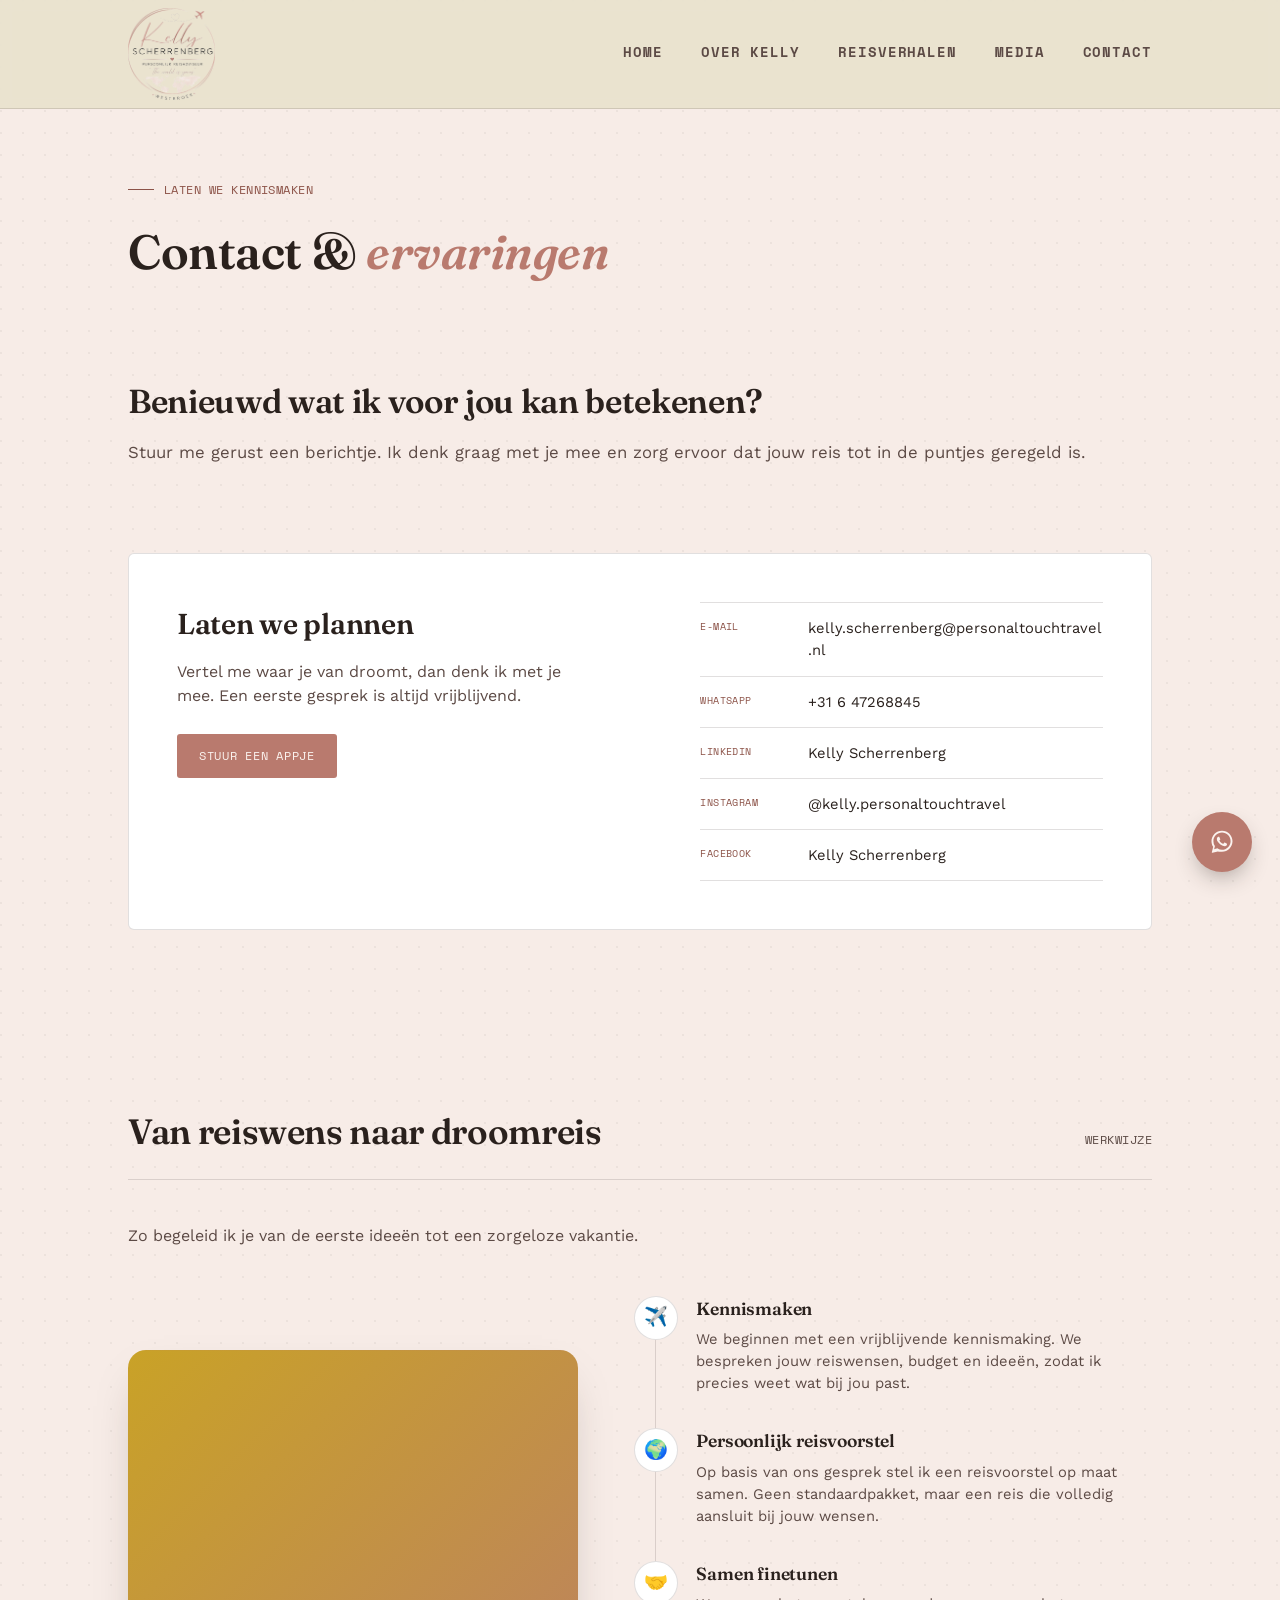
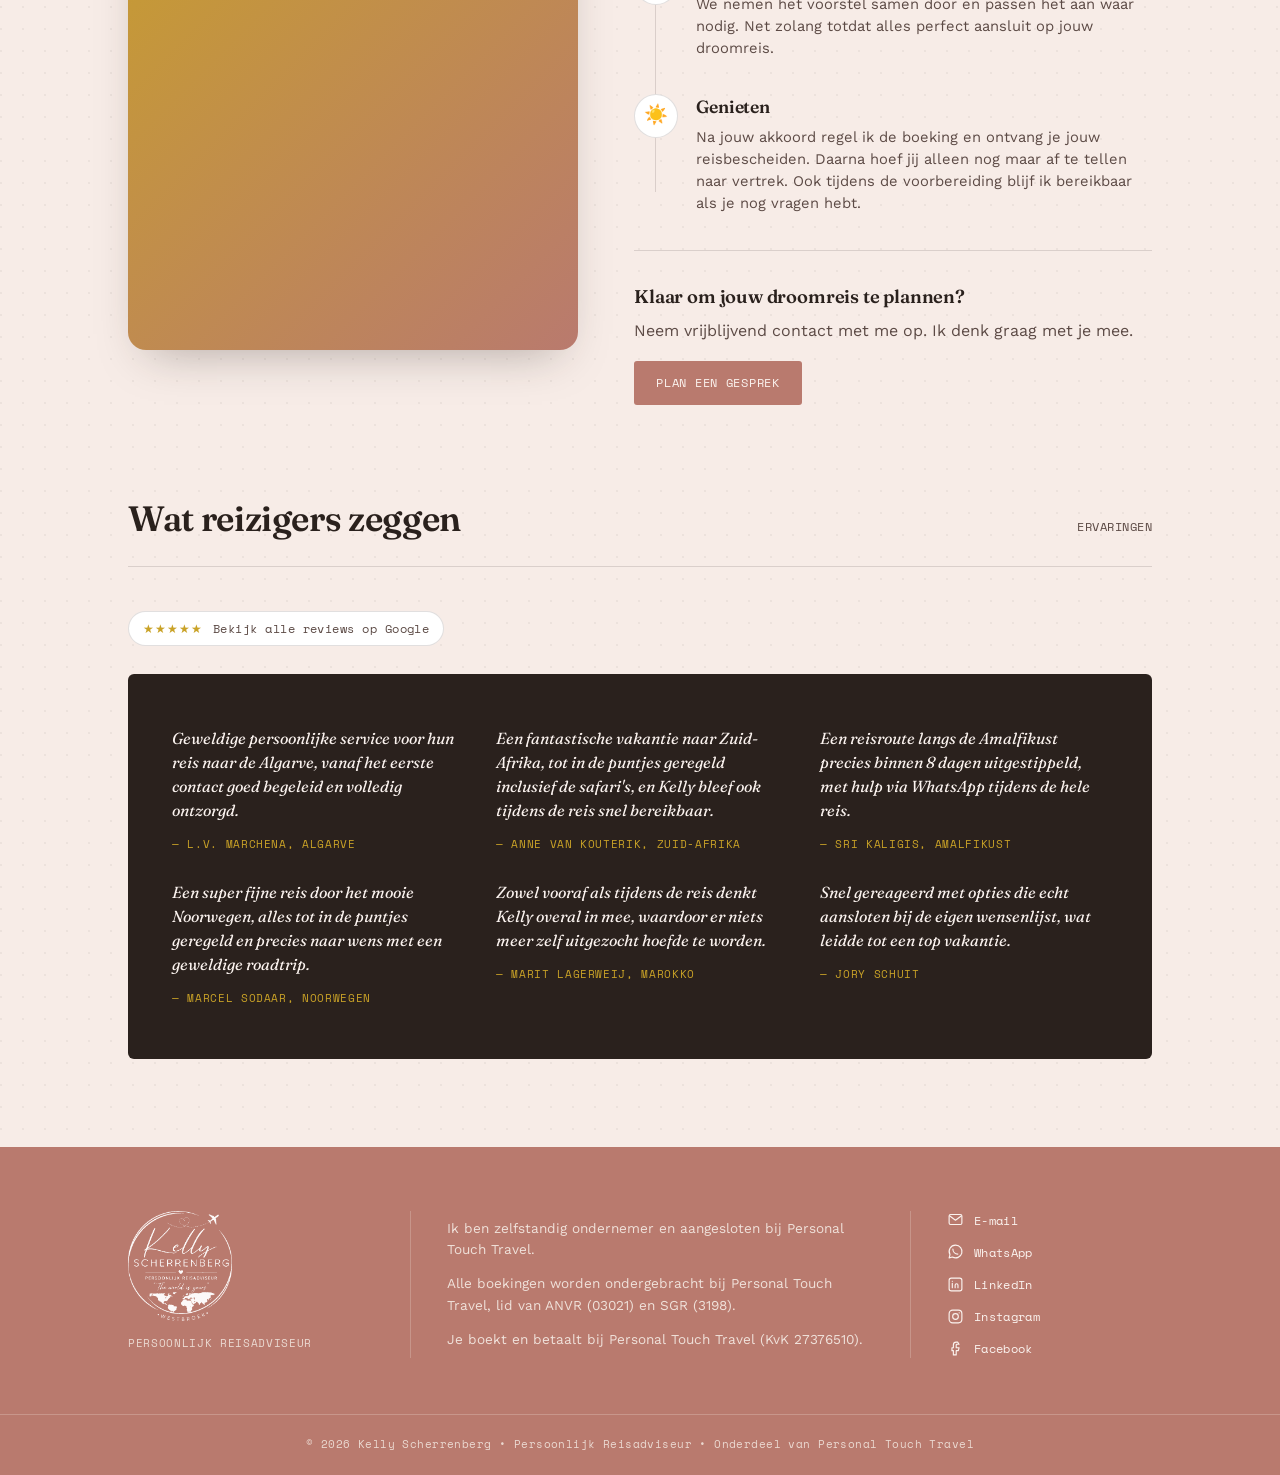
==== commit 437f6427: "Add Van reiswens naar droomreis process section to contact page" ====
--- a/contact.html
+++ b/contact.html
@@ -488,6 +488,77 @@
     .contact-panel{grid-template-columns:1fr; padding:32px 26px;}
   }
 
+  /* ---------- PROCESS / WERKWIJZE ---------- */
+  .process-grid{
+    display:grid;
+    grid-template-columns:1fr 1.15fr;
+    gap:56px;
+    align-items:center;
+  }
+  .process-image{
+    width:100%;
+    aspect-ratio:3/4;
+    border-radius:18px;
+    background:linear-gradient(135deg, var(--gold) 0%, var(--teal) 100%);
+    background-size:cover;
+    background-position:center;
+    box-shadow:0 20px 45px -20px rgba(42,33,29,0.35);
+  }
+  .process-steps-list{
+    list-style:none;
+    position:relative;
+  }
+  .process-steps-list::before{
+    content:'';
+    position:absolute;
+    left:21px;
+    top:22px;
+    bottom:22px;
+    width:1px;
+    background:var(--line);
+  }
+  .process-step{
+    display:flex;
+    align-items:flex-start;
+    gap:18px;
+    position:relative;
+    z-index:1;
+    padding-bottom:34px;
+  }
+  .process-step:last-child{padding-bottom:0;}
+  .process-icon{
+    width:44px;
+    height:44px;
+    border-radius:50%;
+    background:var(--card);
+    border:1px solid var(--line);
+    display:flex;
+    align-items:center;
+    justify-content:center;
+    font-size:1.2rem;
+    flex-shrink:0;
+  }
+  .process-step h3{
+    font-size:1.1rem;
+    margin-bottom:6px;
+  }
+  .process-step p{
+    color:var(--ink-soft);
+    font-size:0.92rem;
+    max-width:440px;
+  }
+  .process-cta{
+    margin-top:36px;
+    padding-top:32px;
+    border-top:1px solid var(--line);
+  }
+  .process-cta h3{margin-bottom:8px; font-size:1.15rem;}
+  .process-cta p{color:var(--ink-soft); margin-bottom:18px;}
+  @media (max-width:820px){
+    .process-grid{grid-template-columns:1fr; gap:36px;}
+    .process-image{aspect-ratio:16/10;}
+  }
+
   /* ---------- FOOTER ---------- */
   .site-footer{
     background:var(--teal);
@@ -728,6 +799,56 @@
         <li><span class="mono">Instagram</span><a href="https://www.instagram.com/kelly.personaltouchtravel" target="_blank" rel="noopener">@kelly.personaltouchtravel</a></li>
         <li><span class="mono">Facebook</span><a href="https://www.facebook.com/kellyscherrenbergpersonaltouchtravel" target="_blank" rel="noopener">Kelly Scherrenberg</a></li>
       </ul>
+    </div>
+  </div>
+</section>
+
+<section>
+  <div class="wrap">
+    <div class="section-head">
+      <h2>Van reiswens naar droomreis</h2>
+      <span class="section-num mono">Werkwijze</span>
+    </div>
+    <p style="color:var(--ink-soft); max-width:560px; margin-bottom:48px;">Zo begeleid ik je van de eerste ideeën tot een zorgeloze vakantie.</p>
+    <div class="process-grid reveal">
+      <div class="process-image" id="processImage"></div>
+      <div>
+        <ul class="process-steps-list">
+          <li class="process-step">
+            <span class="process-icon">✈️</span>
+            <div>
+              <h3>Kennismaken</h3>
+              <p>We beginnen met een vrijblijvende kennismaking. We bespreken jouw reiswensen, budget en ideeën, zodat ik precies weet wat bij jou past.</p>
+            </div>
+          </li>
+          <li class="process-step">
+            <span class="process-icon">🌍</span>
+            <div>
+              <h3>Persoonlijk reisvoorstel</h3>
+              <p>Op basis van ons gesprek stel ik een reisvoorstel op maat samen. Geen standaardpakket, maar een reis die volledig aansluit bij jouw wensen.</p>
+            </div>
+          </li>
+          <li class="process-step">
+            <span class="process-icon">🤝</span>
+            <div>
+              <h3>Samen finetunen</h3>
+              <p>We nemen het voorstel samen door en passen het aan waar nodig. Net zolang totdat alles perfect aansluit op jouw droomreis.</p>
+            </div>
+          </li>
+          <li class="process-step">
+            <span class="process-icon">☀️</span>
+            <div>
+              <h3>Genieten</h3>
+              <p>Na jouw akkoord regel ik de boeking en ontvang je jouw reisbescheiden. Daarna hoef jij alleen nog maar af te tellen naar vertrek. Ook tijdens de voorbereiding blijf ik bereikbaar als je nog vragen hebt.</p>
+            </div>
+          </li>
+        </ul>
+        <div class="process-cta">
+          <h3>Klaar om jouw droomreis te plannen?</h3>
+          <p>Neem vrijblijvend contact met me op. Ik denk graag met je mee.</p>
+          <a href="#contact" class="btn btn-primary">Plan een gesprek</a>
+        </div>
+      </div>
     </div>
   </div>
 </section>
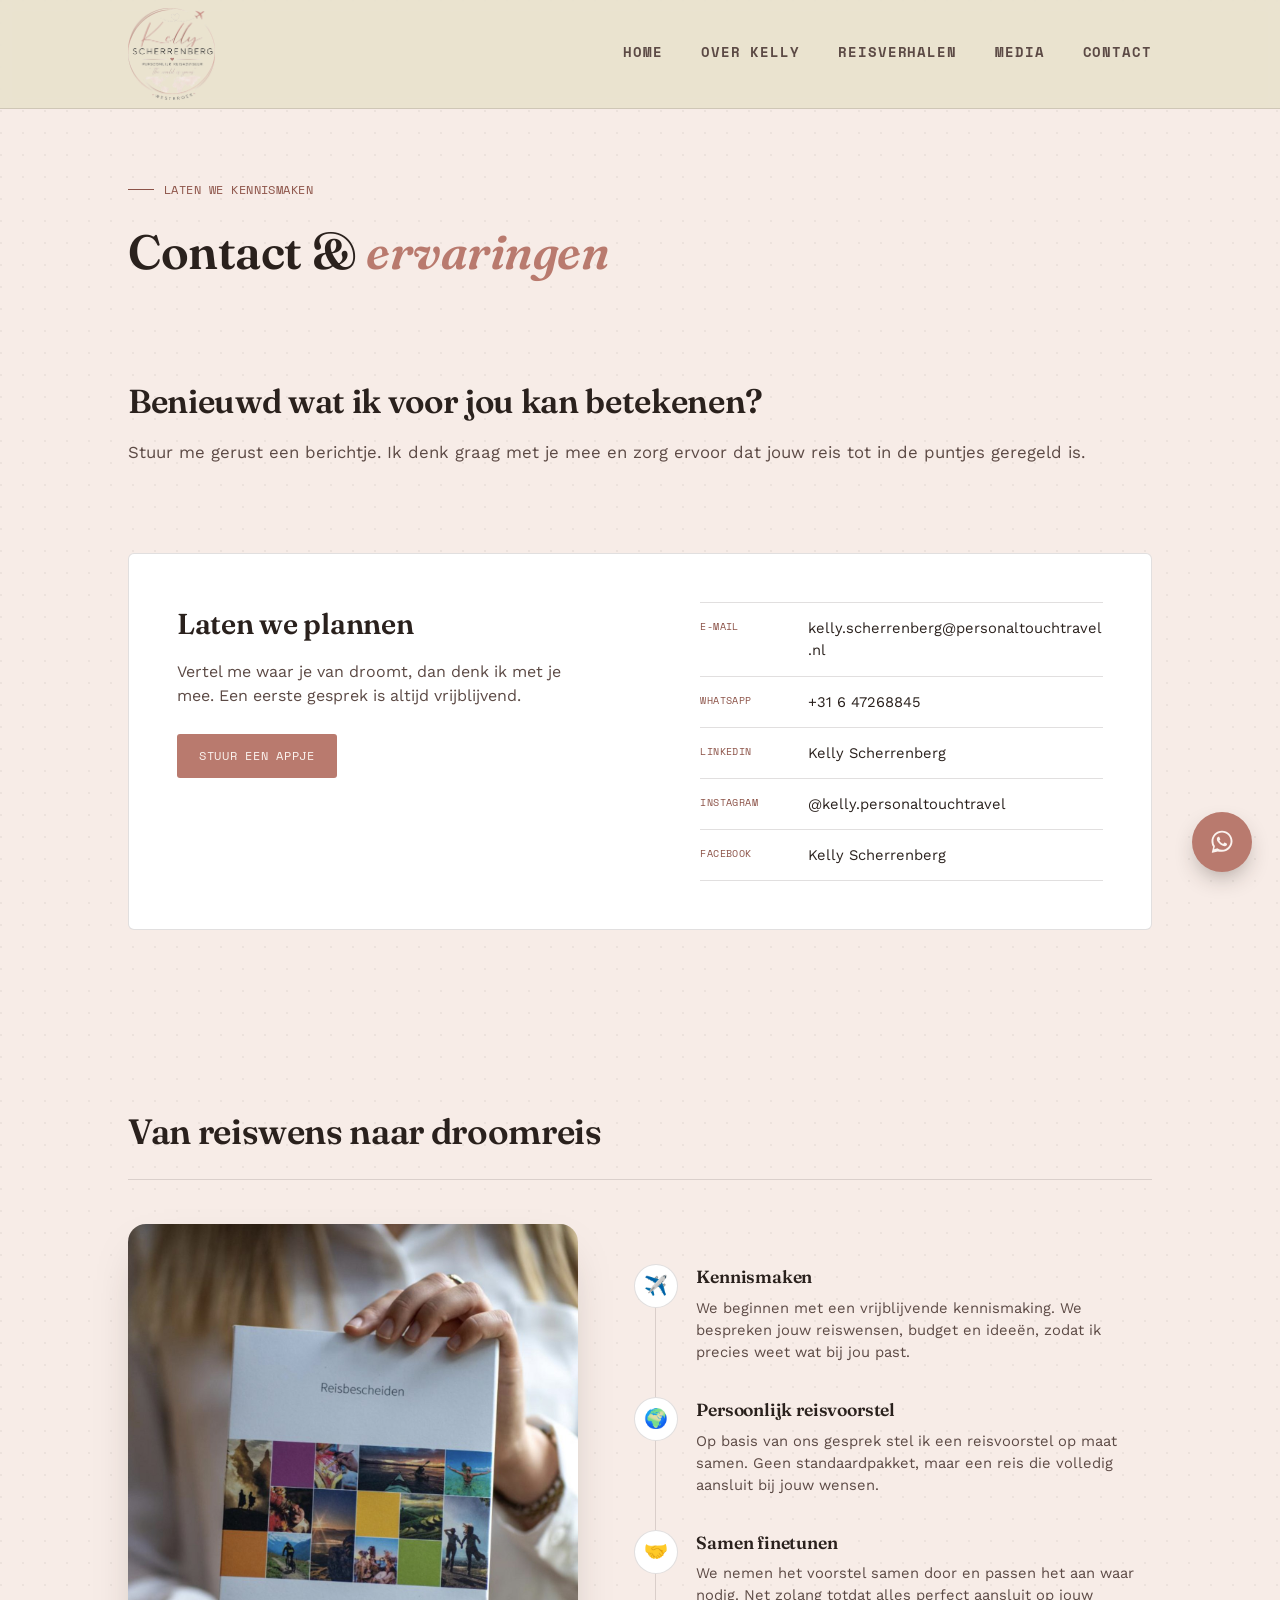
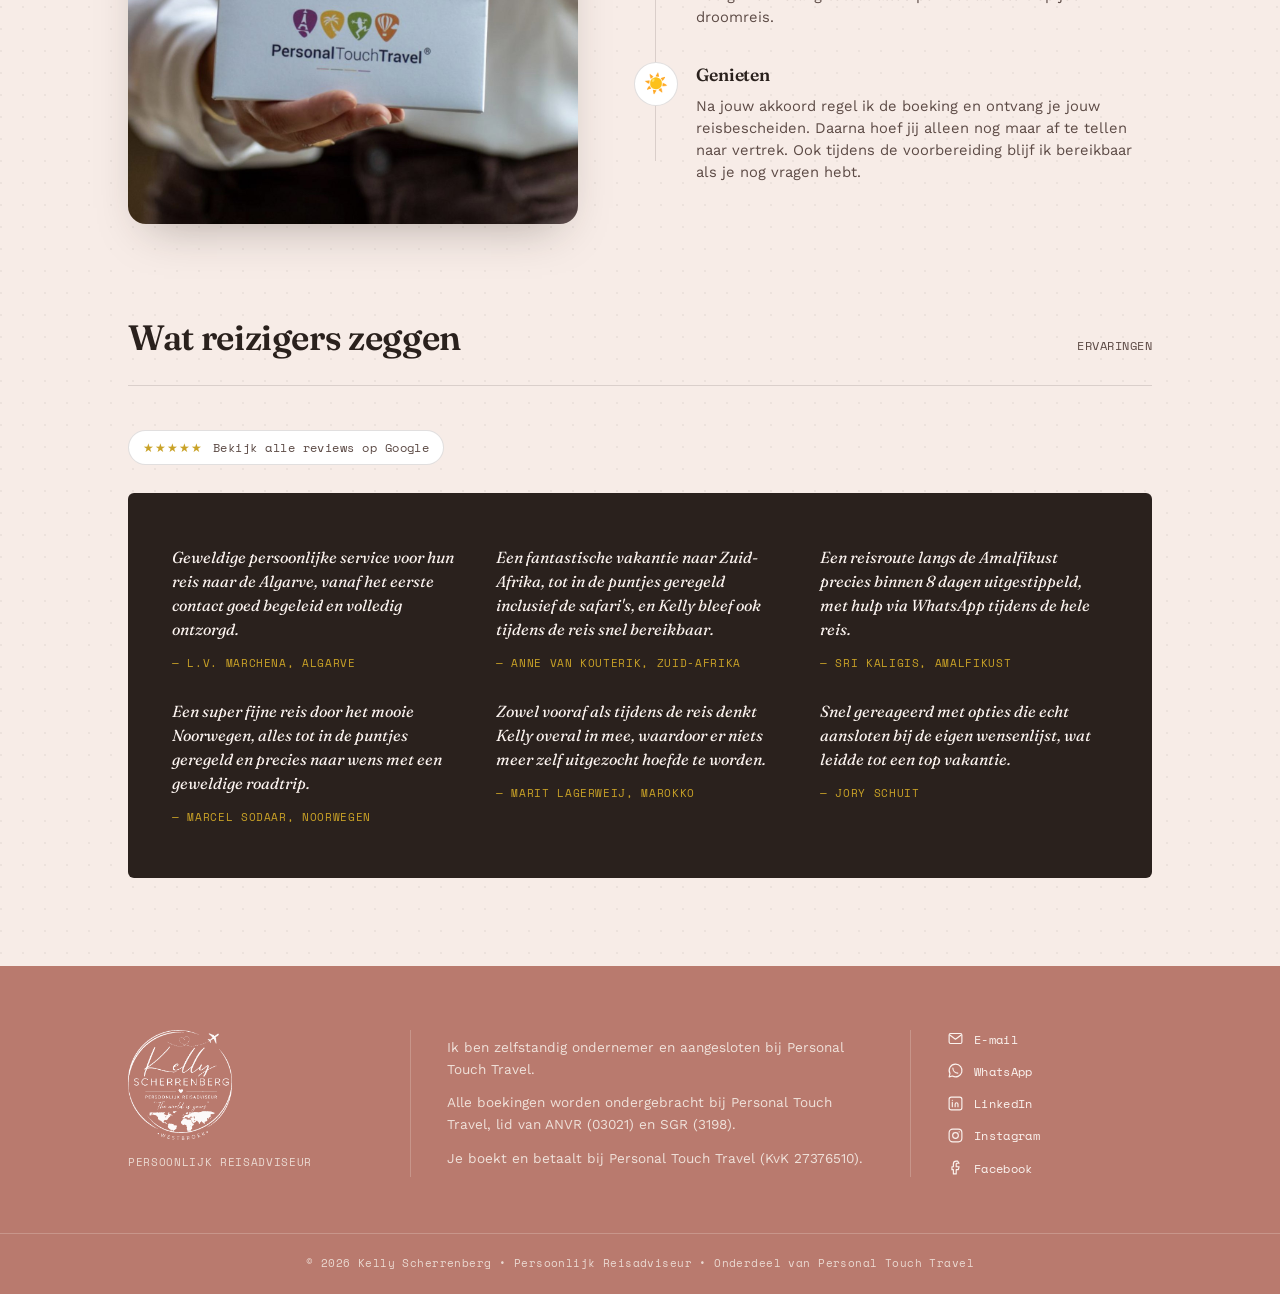
==== commit a2259455: "Simplify process section: real photo, remove subtitle/label/CTA" ====
--- a/contact.html
+++ b/contact.html
@@ -807,11 +807,9 @@
   <div class="wrap">
     <div class="section-head">
       <h2>Van reiswens naar droomreis</h2>
-      <span class="section-num mono">Werkwijze</span>
     </div>
-    <p style="color:var(--ink-soft); max-width:560px; margin-bottom:48px;">Zo begeleid ik je van de eerste ideeën tot een zorgeloze vakantie.</p>
     <div class="process-grid reveal">
-      <div class="process-image" id="processImage"></div>
+      <div class="process-image" id="processImage" style="background-image:url('images/proces-reisbescheiden.jpg');"></div>
       <div>
         <ul class="process-steps-list">
           <li class="process-step">
@@ -843,11 +841,6 @@
             </div>
           </li>
         </ul>
-        <div class="process-cta">
-          <h3>Klaar om jouw droomreis te plannen?</h3>
-          <p>Neem vrijblijvend contact met me op. Ik denk graag met je mee.</p>
-          <a href="#contact" class="btn btn-primary">Plan een gesprek</a>
-        </div>
       </div>
     </div>
   </div>
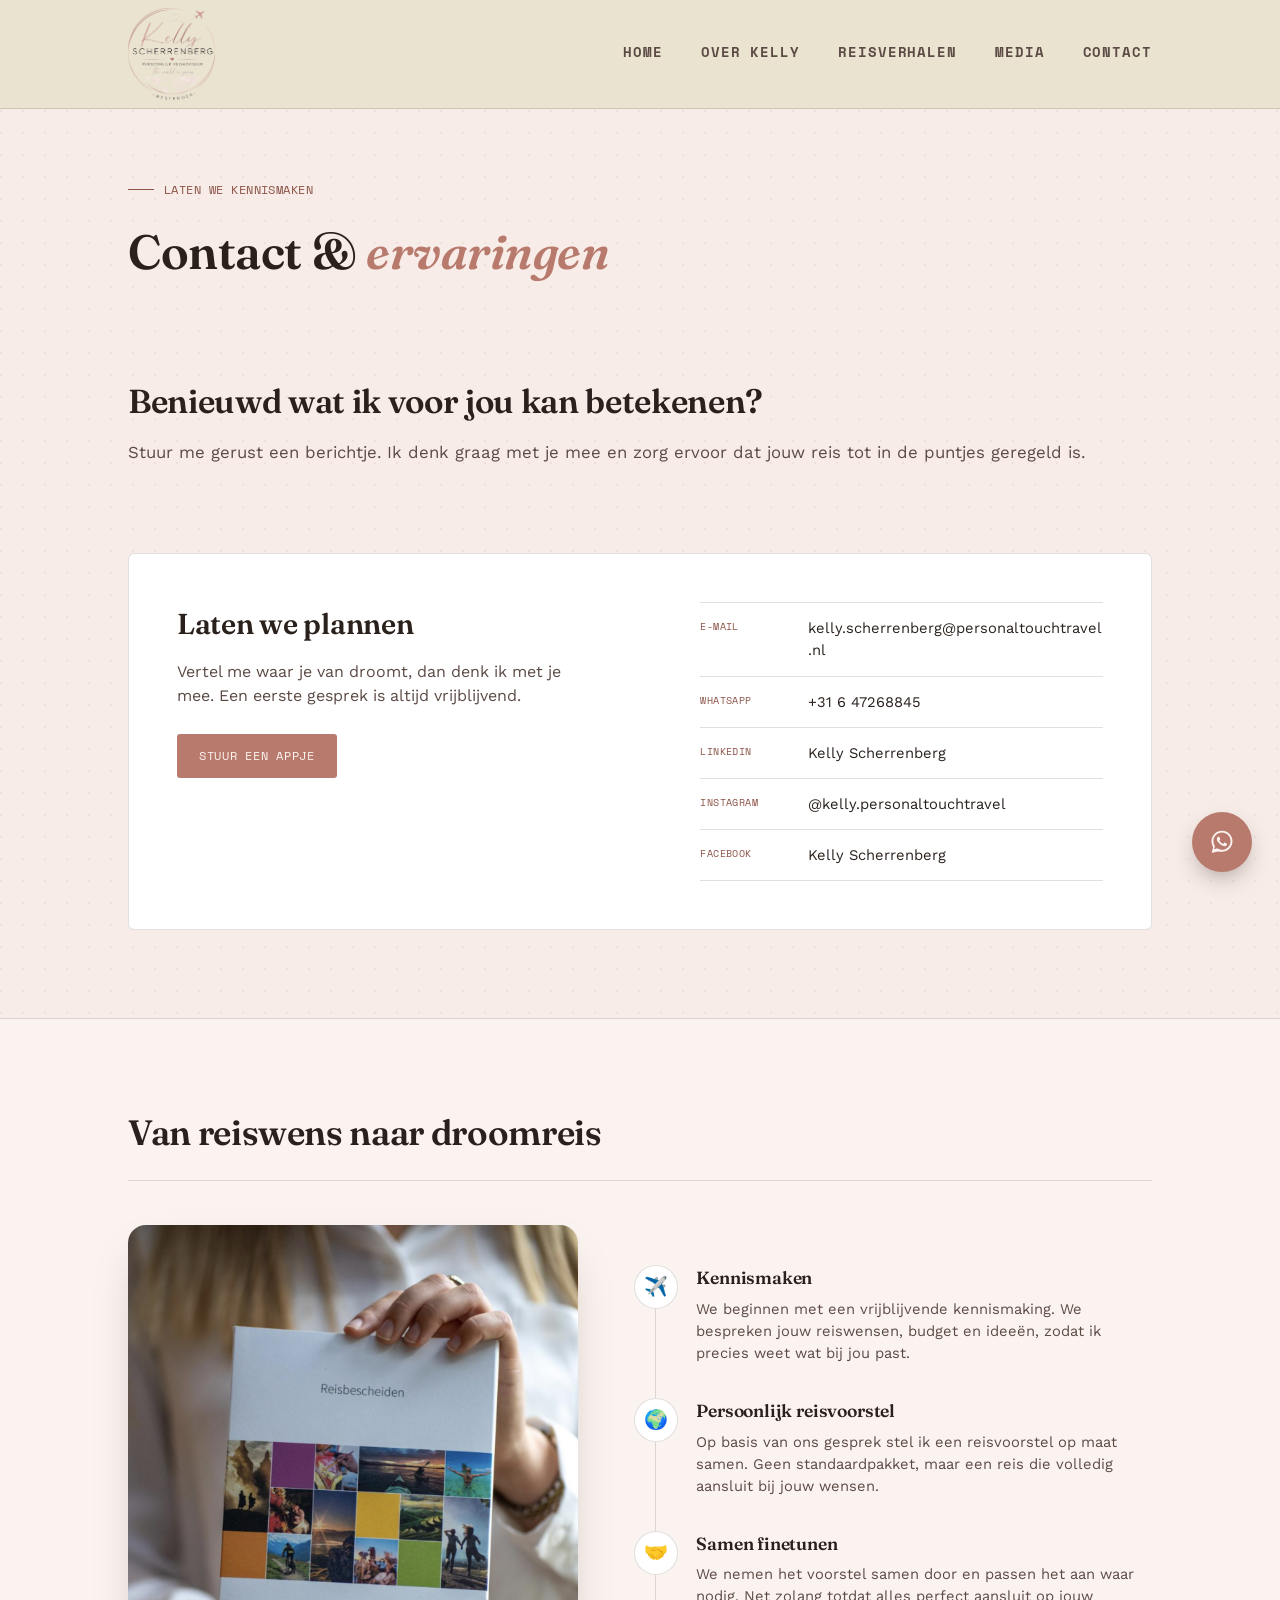
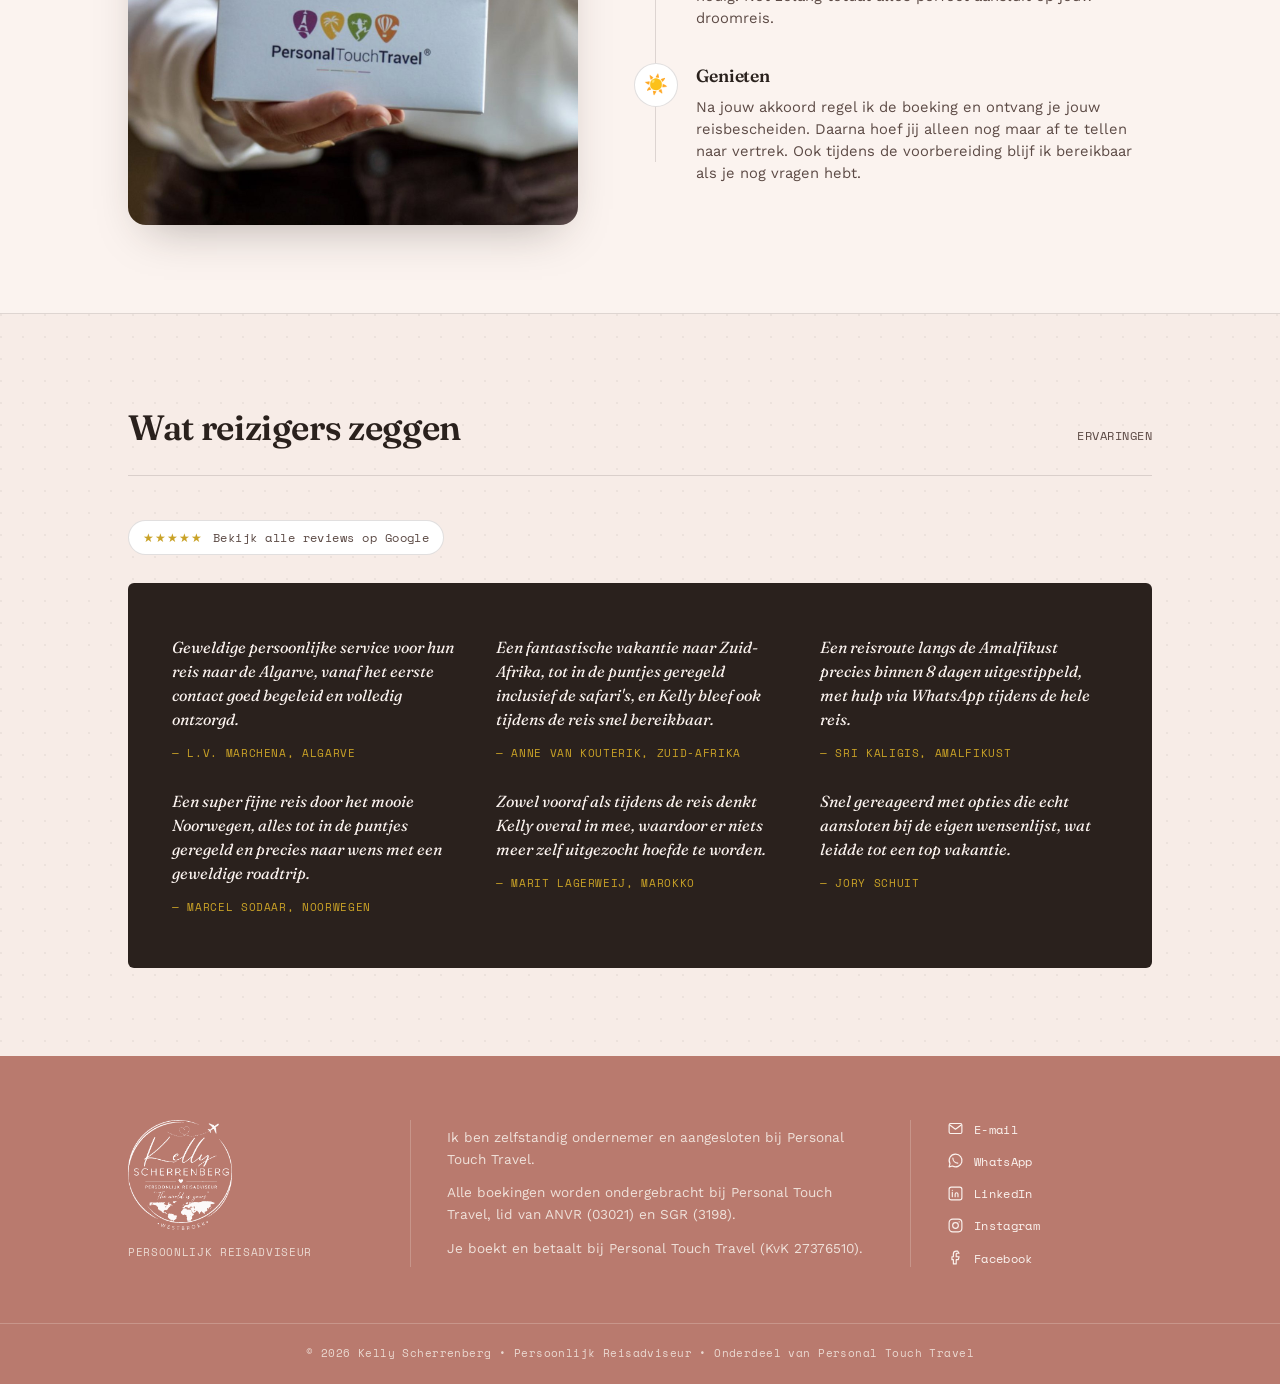
==== commit f5990a83: "Add subtle full-width background separation between contact page sections" ====
--- a/contact.html
+++ b/contact.html
@@ -803,7 +803,7 @@
   </div>
 </section>
 
-<section>
+<section style="background:var(--paper-light); border-top:1px solid var(--line); border-bottom:1px solid var(--line);">
   <div class="wrap">
     <div class="section-head">
       <h2>Van reiswens naar droomreis</h2>
@@ -846,7 +846,7 @@
   </div>
 </section>
 
-<section style="padding-top:0;">
+<section>
   <div class="wrap">
     <div class="section-head">
       <h2>Wat reizigers zeggen</h2>
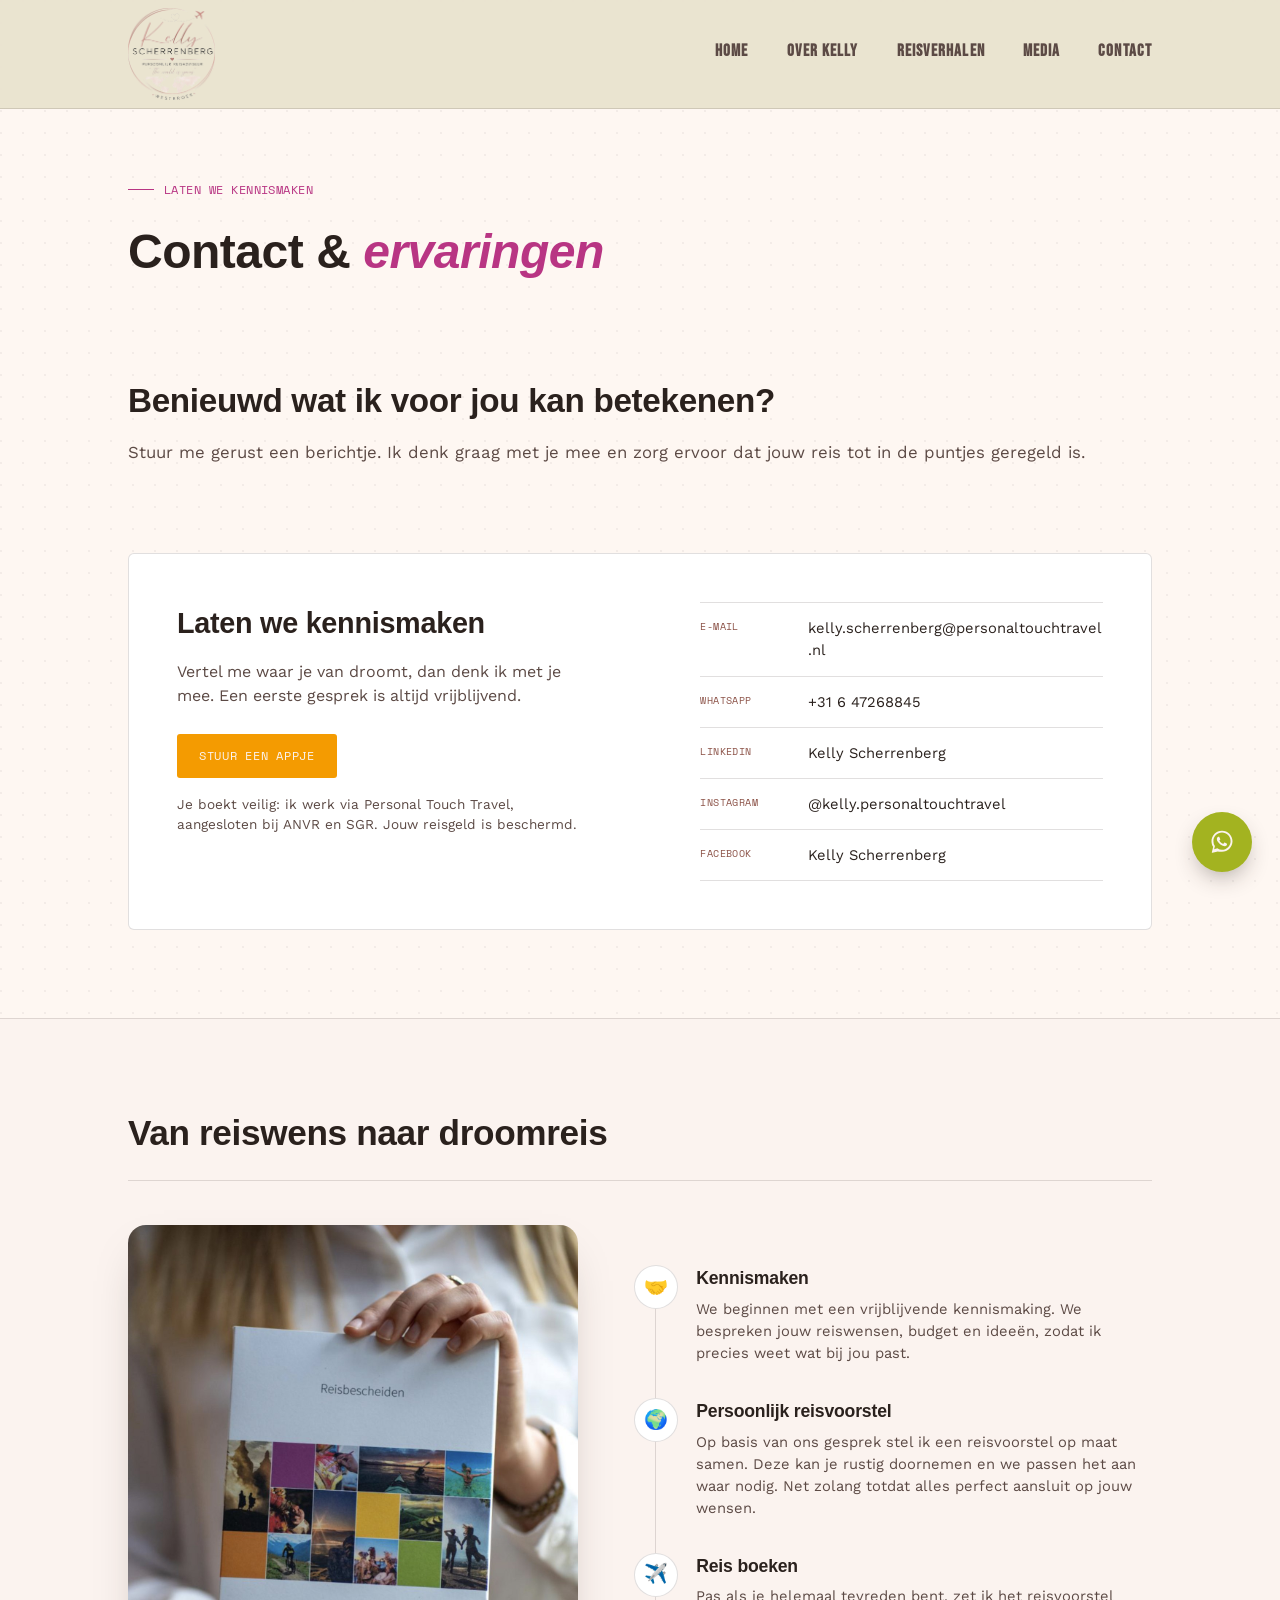
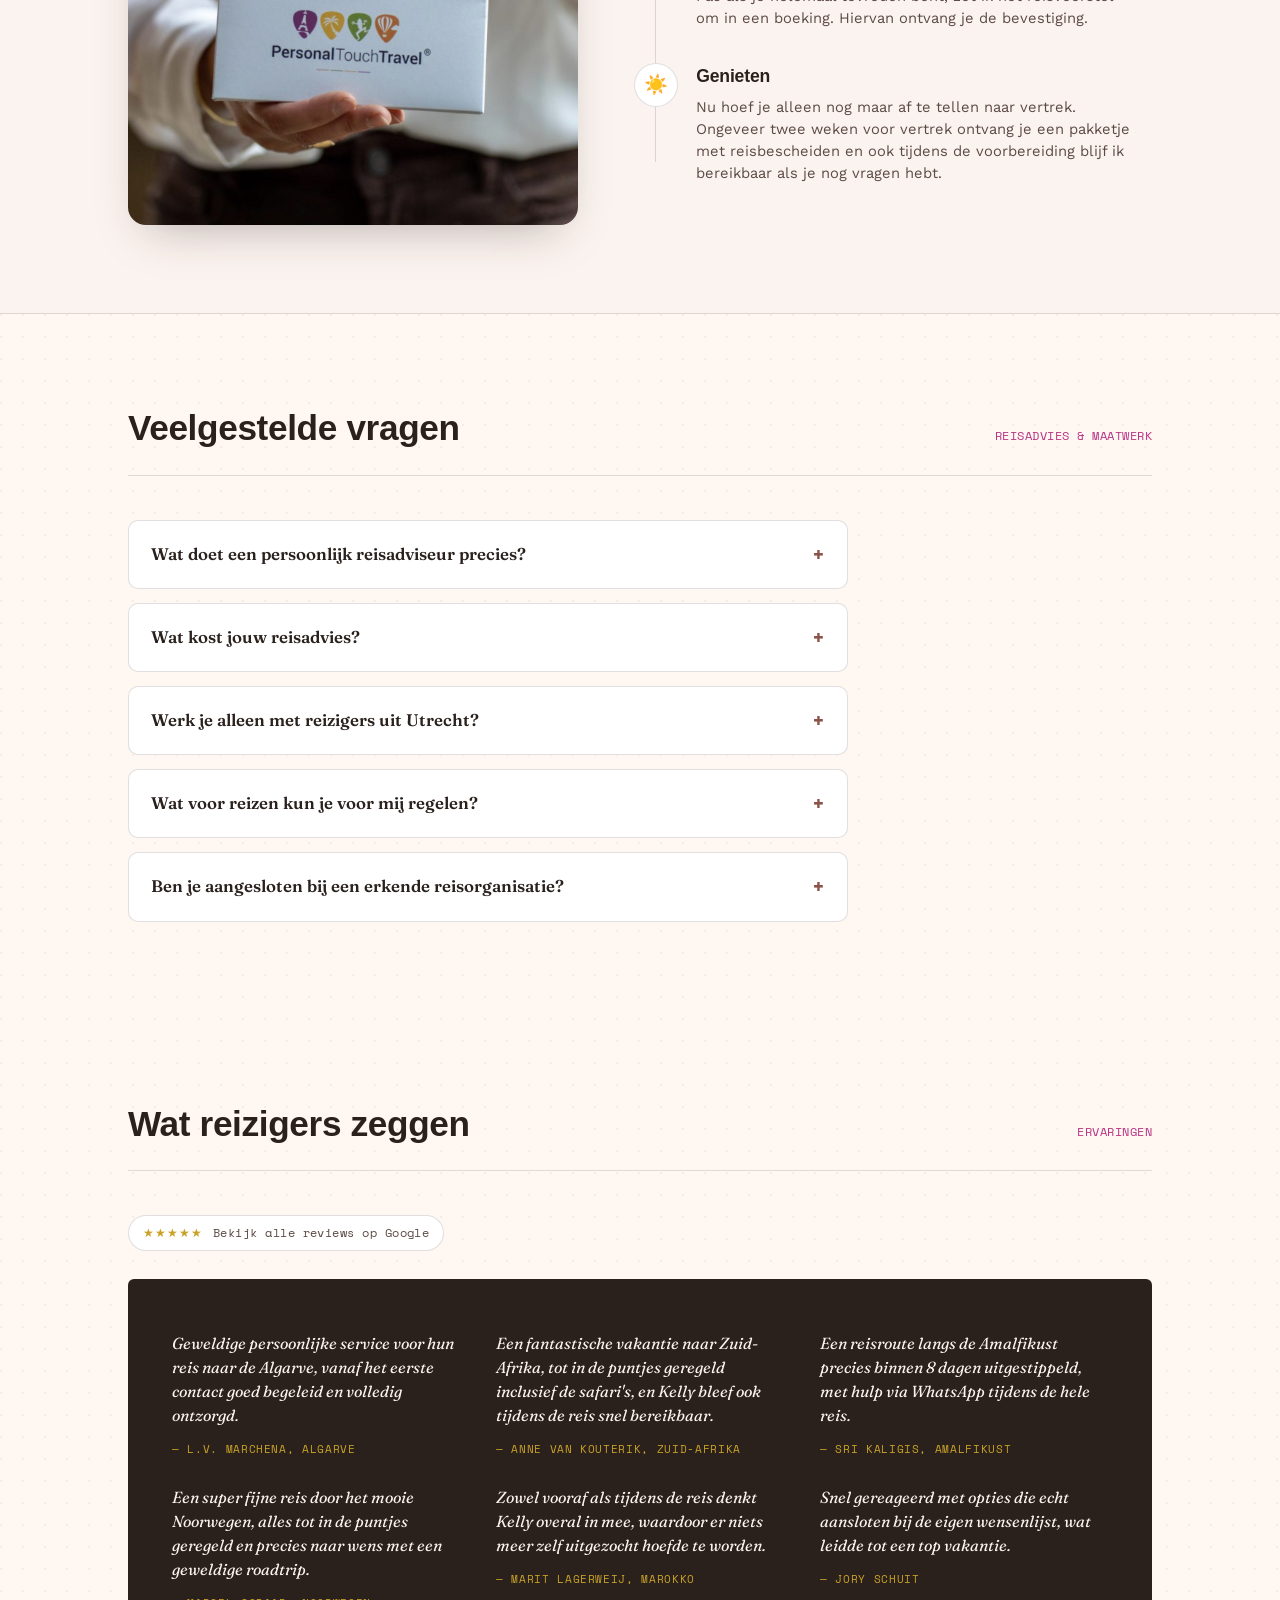
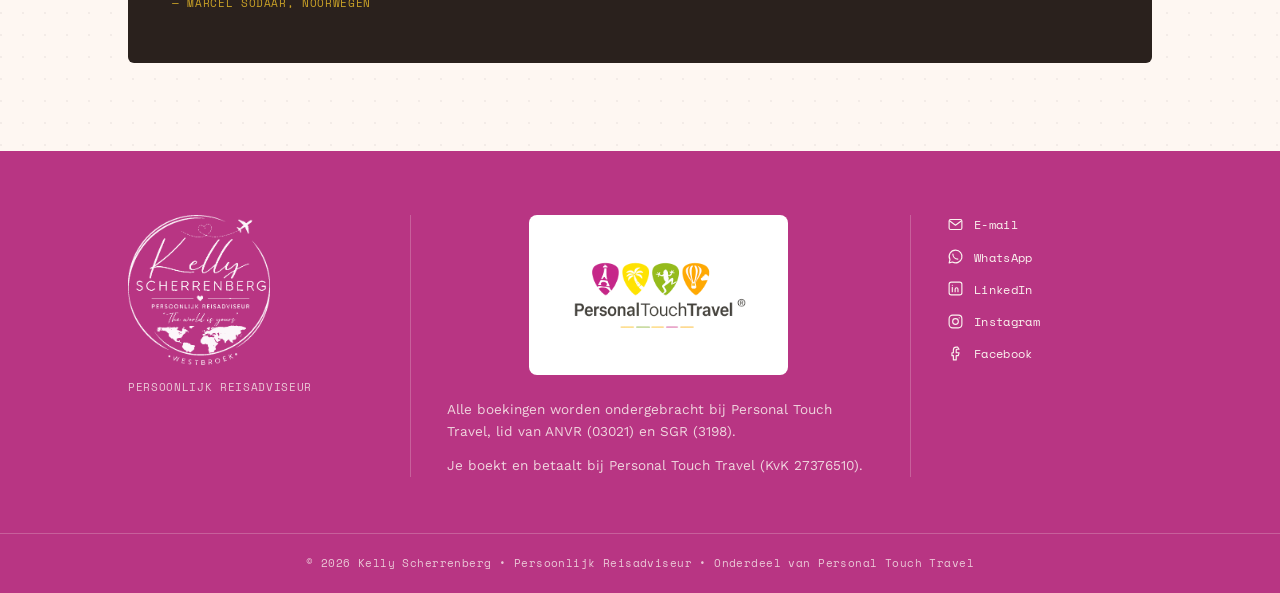
==== commit 52c1b66f: "Website updates and responsive improvements Co-Authored-By: Claude Sonnet 5 <noreply@anthropic.com>" ====
--- a/contact.html
+++ b/contact.html
@@ -3,22 +3,24 @@
 <head>
 <meta charset="UTF-8">
 <meta name="viewport" content="width=device-width, initial-scale=1.0">
-<title>Contact — Kelly Scherrenberg</title>
+<title>Contact — Reisadviseur Utrecht | Kelly Scherrenberg</title>
+<meta name="description" content="Neem contact op met Kelly, persoonlijk reisadviseur in Utrecht. Vrijblijvend kennismaken via app, mail of telefoon — samen stellen we jouw droomreis samen.">
+<link rel="canonical" href="https://nickboshuis10-web.github.io/Website-Kelly/contact.html">
+<meta property="og:type" content="website">
+<meta property="og:site_name" content="Kelly Scherrenberg — Personal Touch Travel">
+<meta property="og:title" content="Contact — Reisadviseur Utrecht | Kelly Scherrenberg">
+<meta property="og:description" content="Neem contact op met Kelly, persoonlijk reisadviseur in Utrecht. Vrijblijvend kennismaken via app, mail of telefoon — samen stellen we jouw droomreis samen.">
+<meta property="og:url" content="https://nickboshuis10-web.github.io/Website-Kelly/contact.html">
+<meta property="og:image" content="https://nickboshuis10-web.github.io/Website-Kelly/images/logo.png">
+<meta property="og:locale" content="nl_NL">
+<meta name="twitter:card" content="summary_large_image">
+<meta name="twitter:title" content="Contact — Reisadviseur Utrecht | Kelly Scherrenberg">
+<meta name="twitter:description" content="Neem contact op met Kelly, persoonlijk reisadviseur in Utrecht. Vrijblijvend kennismaken via app, mail of telefoon — samen stellen we jouw droomreis samen.">
+<meta name="twitter:image" content="https://nickboshuis10-web.github.io/Website-Kelly/images/logo.png">
 <link rel="preconnect" href="https://fonts.googleapis.com">
-<link href="https://fonts.googleapis.com/css2?family=Fraunces:opsz,wght@9..144,400;9..144,500;9..144,600;9..144,700&family=Work+Sans:wght@400;500;600&family=Space+Mono:wght@400;700&display=swap" rel="stylesheet">
+<link href="https://fonts.googleapis.com/css2?family=Bebas+Neue&family=Fraunces:opsz,wght@9..144,400;9..144,500;9..144,600;9..144,700&family=Work+Sans:wght@400;500;600&family=Space+Mono:wght@400;700&display=swap" rel="stylesheet">
+<link rel="stylesheet" href="theme.css">
 <style>
-:root{
-    --paper:#F7ECE7;
-    --paper-light:#FBF3EF;
-    --card:#FFFFFF;
-    --ink:#2A211D;
-    --ink-soft:#5C4A45;
-    --teal:#B97A6E;
-    --teal-deep:#8C5348;
-    --gold:#C9A227;
-    --coral:#D9A9A0;
-    --line: rgba(42,33,29,0.14);
-  }
 
   *{box-sizing:border-box; margin:0; padding:0;}
 
@@ -36,7 +38,7 @@
   }
 
   h1,h2,h3{
-    font-family:'Fraunces', serif;
+    font-family:'Fredoka', sans-serif;
     font-weight:600;
     letter-spacing:-0.01em;
     color:var(--ink);
@@ -90,10 +92,10 @@
     font-size:0.85rem;
   }
   .nav-links a{
-    font-family:'Space Mono', monospace;
+    font-family:'Bebas Neue', sans-serif;
     text-transform:uppercase;
     letter-spacing:0.065em;
-    font-size:0.88rem;
+    font-size:1.06rem;
     font-weight:700;
     color:var(--ink-soft);
     position:relative;
@@ -111,13 +113,59 @@
     transition:width 0.25s ease;
   }
   .nav-links a:hover::after{width:100%;}
+  .nav-toggle{
+    display:none;
+    flex-direction:column;
+    justify-content:center;
+    gap:5px;
+    width:32px;
+    height:32px;
+    background:none;
+    border:none;
+    padding:0;
+    cursor:pointer;
+    z-index:60;
+  }
+  .nav-toggle span{
+    display:block;
+    width:100%;
+    height:2px;
+    background:var(--ink);
+    border-radius:1px;
+    transition:transform 0.25s ease, opacity 0.25s ease;
+  }
+  .nav-toggle.open span:nth-child(1){transform:translateY(7px) rotate(45deg);}
+  .nav-toggle.open span:nth-child(2){opacity:0;}
+  .nav-toggle.open span:nth-child(3){transform:translateY(-7px) rotate(-45deg);}
   @media (max-width:900px){
     .brand-logo{height:76px;}
   }
   @media (max-width:640px){
-    .nav-links{display:none;}
-    nav .wrap{padding-top:6px; padding-bottom:6px;}
+    nav .wrap{padding-top:6px; padding-bottom:6px; position:relative;}
     .brand-logo{height:60px;}
+    .nav-toggle{display:flex;}
+    .nav-links{
+      display:flex;
+      position:absolute;
+      top:100%;
+      left:0;
+      right:0;
+      flex-direction:column;
+      align-items:stretch;
+      gap:0;
+      background:rgba(233,226,206,0.98);
+      backdrop-filter:blur(6px);
+      border-bottom:1px solid var(--line);
+      max-height:0;
+      overflow:hidden;
+      transition:max-height 0.3s ease;
+    }
+    .nav-links.open{max-height:400px;}
+    .nav-links a{
+      padding:16px 28px;
+      border-top:1px solid var(--line);
+    }
+    .nav-links a::after{display:none;}
   }
 
   /* ---------- HERO / BOARDING PASS ---------- */
@@ -126,7 +174,7 @@
   }
   .eyebrow{
     font-size:0.72rem;
-    color:var(--teal-deep);
+    color:var(--teal);
     margin-bottom:18px;
     display:flex;
     align-items:center;
@@ -136,7 +184,7 @@
     content:'';
     width:26px;
     height:1px;
-    background:var(--teal-deep);
+    background:var(--teal);
     display:inline-block;
   }
 
@@ -208,7 +256,7 @@
     transition:transform 0.2s ease, box-shadow 0.2s ease;
   }
   .btn-primary{
-    background:var(--teal);
+    background:#F49B01;
     color:var(--paper-light);
   }
   .btn-primary:hover{
@@ -302,7 +350,7 @@
   .section-num{
     font-family:'Space Mono', monospace;
     font-size:0.75rem;
-    color:var(--ink-soft);
+    color:var(--teal);
   }
 
   /* ---------- ABOUT ---------- */
@@ -585,8 +633,22 @@
     align-items:flex-start;
     gap:14px;
   }
+  .footer-ptt{
+    background:#FFFFFF;
+    border-radius:8px;
+    padding:30px 36px;
+    display:inline-block;
+    line-height:0;
+    margin-bottom:24px;
+    align-self:center;
+  }
+  .footer-ptt img{
+    height:100px;
+    width:auto;
+    display:block;
+  }
   .footer-logo{
-    height:110px;
+    height:150px;
     width:auto;
     filter:brightness(0) invert(1);
     opacity:0.96;
@@ -670,6 +732,47 @@
   @media (prefers-reduced-motion: reduce){
     .reveal{opacity:1; transform:none; transition:none;}
     .postcard:hover{transform:none;}
+  }
+
+  .faq-list{
+    display:flex;
+    flex-direction:column;
+    gap:14px;
+    max-width:720px;
+  }
+  .faq-item{
+    background:var(--card);
+    border:1px solid var(--line);
+    border-radius:10px;
+    padding:18px 22px;
+  }
+  .faq-item summary{
+    cursor:pointer;
+    list-style:none;
+    display:flex;
+    align-items:center;
+    justify-content:space-between;
+    gap:16px;
+    font-family:'Fraunces', serif;
+    font-weight:600;
+    font-size:1.05rem;
+    color:var(--ink);
+  }
+  .faq-item summary::-webkit-details-marker{display:none;}
+  .faq-item summary::after{
+    content:'+';
+    font-family:'Space Mono', monospace;
+    font-size:1.3rem;
+    color:var(--teal-deep);
+    flex-shrink:0;
+    transition:transform 0.2s ease;
+  }
+  .faq-item[open] summary::after{transform:rotate(45deg);}
+  .faq-item p{
+    color:var(--ink-soft);
+    font-size:0.95rem;
+    margin-top:12px;
+    max-width:640px;
   }
 
   a:focus-visible, .btn:focus-visible{
@@ -689,7 +792,7 @@
     width:60px;
     height:60px;
     border-radius:50%;
-    background:var(--teal);
+    background:var(--whatsapp);
     color:var(--paper-light);
     display:flex;
     align-items:center;
@@ -754,6 +857,94 @@
     .wa-tooltip{display:none !important;}
   }
 </style>
+<script type="application/ld+json">
+{
+  "@context": "https://schema.org",
+  "@type": "FAQPage",
+  "mainEntity": [
+    {
+      "@type": "Question",
+      "name": "Wat doet een persoonlijk reisadviseur precies?",
+      "acceptedAnswer": {
+        "@type": "Answer",
+        "text": "Als persoonlijk reisadviseur denk ik met je mee vanaf je eerste reiswens tot en met je terugkomst. Geen anoniem boekingsformulier, maar één vast aanspreekpunt dat jouw wensen, budget en reisstijl kent, ook als er onderweg iets verandert."
+      }
+    },
+    {
+      "@type": "Question",
+      "name": "Wat kost jouw reisadvies?",
+      "acceptedAnswer": {
+        "@type": "Answer",
+        "text": "Eigenlijk verrassend weinig. Je betaalt gewoon de normale prijs voor je vakantie, net zoals wanneer je zelf boekt. Voor mijn persoonlijke begeleiding en het regelen van jouw complete reis betaal je slechts €50 per boeking. Daarvoor neem ik je veel zoekwerk uit handen, denk ik met je mee en heb je één vast aanspreekpunt van de eerste reiswens tot na je vakantie."
+      }
+    },
+    {
+      "@type": "Question",
+      "name": "Werk je alleen met reizigers uit Utrecht?",
+      "acceptedAnswer": {
+        "@type": "Answer",
+        "text": "Ik ben gevestigd in de regio Utrecht, maar begeleid reizigers door heel Nederland. Het contact verloopt grotendeels via appjes, mail en gesprekken op afstand, dus we hoeven niet naast elkaar te wonen om samen jouw droomreis te plannen."
+      }
+    },
+    {
+      "@type": "Question",
+      "name": "Wat voor reizen kun je voor mij regelen?",
+      "acceptedAnswer": {
+        "@type": "Answer",
+        "text": "Van een stedentrip en wintersport tot een verre droomreis of familiereis: ik stel een maatwerkreis samen die aansluit bij jouw wensen, in plaats van een standaardpakket."
+      }
+    },
+    {
+      "@type": "Question",
+      "name": "Ben je aangesloten bij een erkende reisorganisatie?",
+      "acceptedAnswer": {
+        "@type": "Answer",
+        "text": "Ja. Ik ben zelfstandig ondernemer en werk via Personal Touch Travel, lid van ANVR (03021) en SGR (3198). Je boekt en betaalt veilig bij Personal Touch Travel."
+      }
+    }
+  ]
+}
+</script>
+<script type="application/ld+json">
+{
+  "@context": "https://schema.org",
+  "@type": "ContactPage",
+  "url": "https://nickboshuis10-web.github.io/Website-Kelly/contact.html",
+  "about": {
+    "@type": "TravelAgency",
+    "name": "Kelly Scherrenberg — Personal Touch Travel",
+    "email": "kelly.scherrenberg@personaltouchtravel.nl",
+    "telephone": "+31647268845",
+    "areaServed": [
+      {
+        "@type": "City",
+        "name": "Utrecht"
+      },
+      {
+        "@type": "Country",
+        "name": "Netherlands"
+      }
+    ],
+    "identifier": {
+      "@type": "PropertyValue",
+      "name": "KvK",
+      "value": "27376510"
+    },
+    "memberOf": [
+      {
+        "@type": "Organization",
+        "name": "ANVR",
+        "identifier": "03021"
+      },
+      {
+        "@type": "Organization",
+        "name": "SGR",
+        "identifier": "3198"
+      }
+    ]
+  }
+}
+</script>
 </head>
 <body>
 
@@ -767,8 +958,30 @@
       <a href="media.html">Media</a>
       <a href="contact.html">Contact</a>
     </div>
+    <button class="nav-toggle" id="navToggle" aria-label="Menu openen" aria-expanded="false">
+      <span></span><span></span><span></span>
+    </button>
   </div>
 </nav>
+<script>
+  (function(){
+    var toggle = document.getElementById('navToggle');
+    var links = document.querySelector('.nav-links');
+    if (!toggle || !links) return;
+    toggle.addEventListener('click', function(){
+      var isOpen = links.classList.toggle('open');
+      toggle.classList.toggle('open', isOpen);
+      toggle.setAttribute('aria-expanded', isOpen ? 'true' : 'false');
+    });
+    links.querySelectorAll('a').forEach(function(a){
+      a.addEventListener('click', function(){
+        links.classList.remove('open');
+        toggle.classList.remove('open');
+        toggle.setAttribute('aria-expanded', 'false');
+      });
+    });
+  })();
+</script>
 
 <header class="hero" style="padding-bottom:0;">
   <div class="wrap">
@@ -788,9 +1001,10 @@
   <div class="wrap">
     <div class="contact-panel reveal">
       <div>
-        <h2>Laten we plannen</h2>
+        <h2>Laten we kennismaken</h2>
         <p>Vertel me waar je van droomt, dan denk ik met je mee. Een eerste gesprek is altijd vrijblijvend.</p>
         <a href="https://wa.me/31647268845" target="_blank" rel="noopener" class="btn btn-primary">Stuur een appje</a>
+        <p style="margin-top:16px; margin-bottom:0; font-size:0.85rem; color:var(--ink-soft);">Je boekt veilig: ik werk via Personal Touch Travel, aangesloten bij ANVR en SGR. Jouw reisgeld is beschermd.</p>
       </div>
       <ul class="contact-list">
         <li><span class="mono">E-mail</span><a href="mailto:kelly.scherrenberg@personaltouchtravel.nl">kelly.scherrenberg@personaltouchtravel.nl</a></li>
@@ -813,7 +1027,7 @@
       <div>
         <ul class="process-steps-list">
           <li class="process-step">
-            <span class="process-icon">✈️</span>
+            <span class="process-icon">🤝</span>
             <div>
               <h3>Kennismaken</h3>
               <p>We beginnen met een vrijblijvende kennismaking. We bespreken jouw reiswensen, budget en ideeën, zodat ik precies weet wat bij jou past.</p>
@@ -823,25 +1037,57 @@
             <span class="process-icon">🌍</span>
             <div>
               <h3>Persoonlijk reisvoorstel</h3>
-              <p>Op basis van ons gesprek stel ik een reisvoorstel op maat samen. Geen standaardpakket, maar een reis die volledig aansluit bij jouw wensen.</p>
+              <p>Op basis van ons gesprek stel ik een reisvoorstel op maat samen. Deze kan je rustig doornemen en we passen het aan waar nodig. Net zolang totdat alles perfect aansluit op jouw wensen.</p>
             </div>
           </li>
           <li class="process-step">
-            <span class="process-icon">🤝</span>
+            <span class="process-icon">✈️</span>
             <div>
-              <h3>Samen finetunen</h3>
-              <p>We nemen het voorstel samen door en passen het aan waar nodig. Net zolang totdat alles perfect aansluit op jouw droomreis.</p>
+              <h3>Reis boeken</h3>
+              <p>Pas als je helemaal tevreden bent, zet ik het reisvoorstel om in een boeking. Hiervan ontvang je de bevestiging.</p>
             </div>
           </li>
           <li class="process-step">
             <span class="process-icon">☀️</span>
             <div>
               <h3>Genieten</h3>
-              <p>Na jouw akkoord regel ik de boeking en ontvang je jouw reisbescheiden. Daarna hoef jij alleen nog maar af te tellen naar vertrek. Ook tijdens de voorbereiding blijf ik bereikbaar als je nog vragen hebt.</p>
+              <p>Nu hoef je alleen nog maar af te tellen naar vertrek. Ongeveer twee weken voor vertrek ontvang je een pakketje met reisbescheiden en ook tijdens de voorbereiding blijf ik bereikbaar als je nog vragen hebt.</p>
             </div>
           </li>
         </ul>
       </div>
+    </div>
+  </div>
+</section>
+
+<section>
+  <div class="wrap">
+    <div class="section-head">
+      <h2>Veelgestelde vragen</h2>
+      <span class="section-num mono">Reisadvies & maatwerk</span>
+    </div>
+    <div class="faq-list reveal">
+      <details class="faq-item">
+        <summary>Wat doet een persoonlijk reisadviseur precies?</summary>
+        <p>Als persoonlijk reisadviseur denk ik met je mee vanaf je eerste reiswens tot en met je terugkomst. Geen anoniem boekingsformulier, maar één vast aanspreekpunt dat jouw wensen, budget en reisstijl kent, ook als er onderweg iets verandert.</p>
+      </details>
+      <details class="faq-item">
+        <summary>Wat kost jouw reisadvies?</summary>
+        <p>Eigenlijk verrassend weinig. Je betaalt gewoon de normale prijs voor je vakantie, net zoals wanneer je zelf boekt. Voor mijn persoonlijke begeleiding en het regelen van jouw complete reis betaal je slechts €50 per boeking.</p>
+        <p>Daarvoor neem ik je veel zoekwerk uit handen, denk ik met je mee en heb je één vast aanspreekpunt van de eerste reiswens tot na je vakantie.</p>
+      </details>
+      <details class="faq-item">
+        <summary>Werk je alleen met reizigers uit Utrecht?</summary>
+        <p>Ik ben gevestigd in de regio Utrecht, maar begeleid reizigers door heel Nederland. Het contact verloopt grotendeels via appjes, mail en gesprekken op afstand, dus we hoeven niet naast elkaar te wonen om samen jouw droomreis te plannen.</p>
+      </details>
+      <details class="faq-item">
+        <summary>Wat voor reizen kun je voor mij regelen?</summary>
+        <p>Van een stedentrip en wintersport tot een verre droomreis of familiereis: ik stel een maatwerkreis samen die aansluit bij jouw wensen, in plaats van een standaardpakket.</p>
+      </details>
+      <details class="faq-item">
+        <summary>Ben je aangesloten bij een erkende reisorganisatie?</summary>
+        <p>Ja. Ik ben zelfstandig ondernemer en werk via Personal Touch Travel, lid van ANVR (03021) en SGR (3198). Je boekt en betaalt veilig bij Personal Touch Travel.</p>
+      </details>
     </div>
   </div>
 </section>
@@ -866,7 +1112,7 @@
       <p class="footer-tagline">Persoonlijk Reisadviseur</p>
     </div>
     <div class="footer-col footer-legal">
-      <p>Ik ben zelfstandig ondernemer en aangesloten bij Personal Touch Travel.</p>
+      <div class="footer-ptt"><img src="images/personal-touch-travel-logo.png" alt="Personal Touch Travel"></div>
       <p>Alle boekingen worden ondergebracht bij Personal Touch Travel, lid van ANVR (03021) en SGR (3198).</p>
       <p>Je boekt en betaalt bij Personal Touch Travel (KvK 27376510).</p>
     </div>
--- a/theme.css
+++ b/theme.css
@@ -0,0 +1,20 @@
+/*
+  Shared design tokens — Kelly Scherrenberg / Personal Touch Travel
+  ===================================================================
+  Global color variables used across every page of the site. Change a
+  value here and it applies everywhere automatically — do not redefine
+  :root locally in a page's own <style> block.
+*/
+:root{
+  --paper:#FEF7F2;
+  --paper-light:#FBF3EF;
+  --card:#FFFFFF;
+  --ink:#2A211D;
+  --ink-soft:#5C4A45;
+  --teal:#B83583;
+  --teal-deep:#8C5348;
+  --gold:#C9A227;
+  --coral:#D9A9A0;
+  --whatsapp:#A3B320;
+  --line: rgba(42,33,29,0.14);
+}
